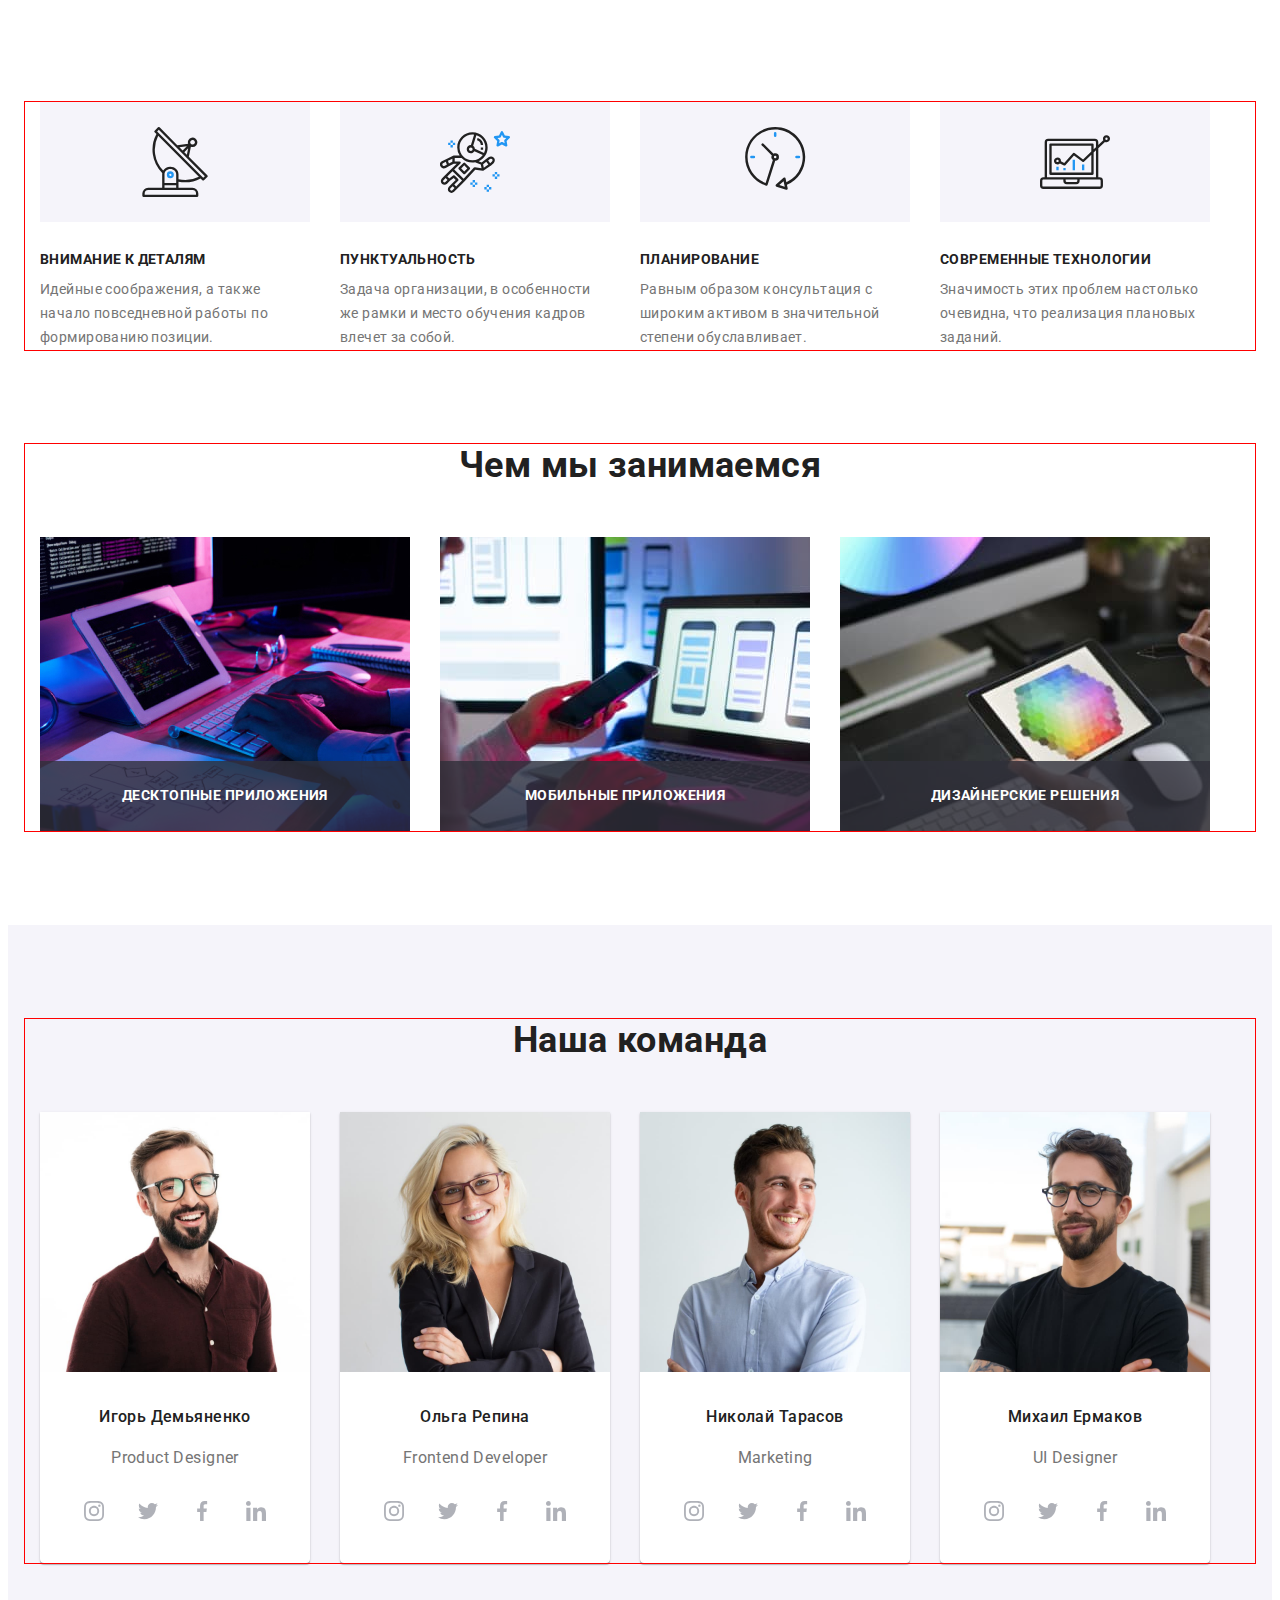
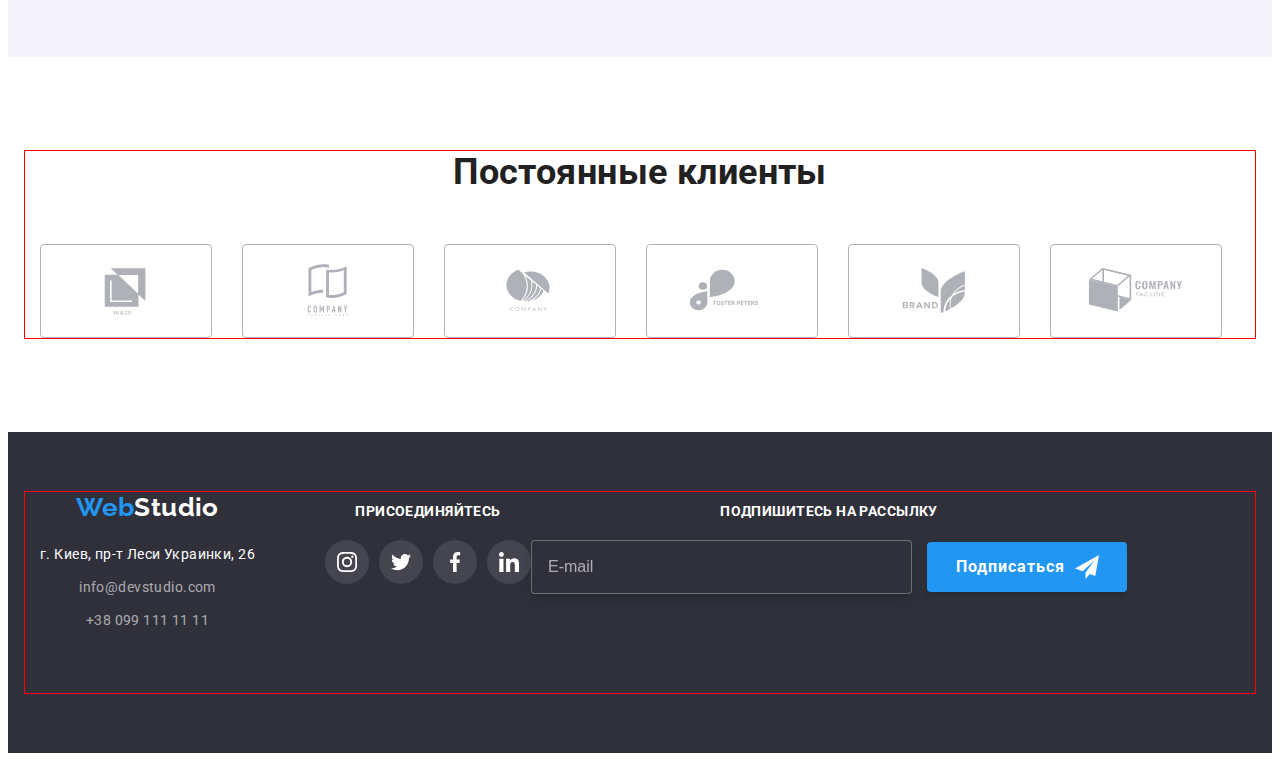
==== index.html @ ddba8a79 "about+specialty+client" ====
<!DOCTYPE html>
<html lang="ru">
  <head>
    <meta charset="UTF-8" />
    <meta http-equiv="X-UA-Compatible" content="IE=edge" />
    <meta name="viewport" content="width=device-width, initial-scale=1.0" />
    <title>WebStudio</title>
    <link rel="preconnect" href="https://fonts.googleapis.com" />
    <link rel="preconnect" href="https://fonts.gstatic.com" crossorigin />
    <link
      href="https://fonts.googleapis.com/css2?family=Raleway:wght@700&family=Roboto:wght@400;500;700;900&display=swap"
      rel="stylesheet"
    />
    <link
      rel="stylesheet"
      href="https://cdnjs.cloudflare.com/ajax/libs/modern-normalize/1.1.0/modern-normalize.min.css"
      integrity="sha512-wpPYUAdjBVSE4KJnH1VR1HeZfpl1ub8YT/NKx4PuQ5NmX2tKuGu6U/JRp5y+Y8XG2tV+wKQpNHVUX03MfMFn9Q=="
      crossorigin="anonymous"
      referrerpolicy="no-referrer"
    />

    <link rel="stylesheet" href="./css/main.css" />
  </head>
  <body data-body>
    <!-- <header class="header">
      <div class="container">
        <div class="header__flex">
          <nav class="header__nav">
            <a href="./index.html" class="logo link"
              ><span class="logo__web"> Web</span><span class="logo__studio">Studio</span></a
            >
            <ul class="site-nav list">
              <li class="item site-nav__item">
                <a href="./index.html" class="link site-nav__link--current">Студия</a>
              </li>
              <li class="item site-nav__item">
                <a href="./portfolio.html" class="link site-nav__link">Портфолио</a>
              </li>
              <li class="item site-nav__item">
                <a href="" class="link site-nav__link">Контакты</a>
              </li>
            </ul>
          </nav>
          <ul class="contact list">
            <li class="item contact__item">
              <a href="mailto:info@devstudio.com" class="link contact__link">
                <svg class="contact__icon--mail" width="16px" height="12px">
                  <use href="./images/icons.svg#icon-mail"></use>
                </svg>
                info@devstudio.com</a
              >
            </li>
            <li class="item contact__item">
              <a href="tel:+380961111111" class="link contact__link">
                <svg class="contact__icon--phon" width="10px" height="16px">
                  <use href="./images/icons.svg#icon-phon"></use>
                </svg>
                +38 096 111 11 11</a
              >
            </li>
          </ul>
        </div>
      </div>
    </header>

    <main>
     секция hero-->
    <!--<section class="hero section hero__overlay">
        <div class="container">
          <h1 class="hero__title">Эффективные решения для вашего бизнеса</h1>
          <button data-modal-open type="button" class="button-primary">Заказать услугу</button>
        </div>
      </section>
    -->
    <!-- секция особенности -->
    <section class="section specialty">
      <!--Скрытый заголовок-->
      <div class="container">
        <h2 class="section__title">Особенности</h2>
        <ul class="list specialty__list">
          <li class="specialty__item">
            <div class="specialty__icon">
              <svg width="70" height="70"><use href="./images/icons.svg#icon-antenna"></use></svg>
            </div>
            <h3 class="specialty__title">Внимание к деталям</h3>
            <p class="specialty__text">
              Идейные соображения, а также начало повседневной работы по формированию позиции.
            </p>
          </li>
          <li class="specialty__item">
            <div class="specialty__icon">
              <svg width="70" height="70">
                <use href="./images/icons.svg#icon-astronaut"></use>
              </svg>
            </div>
            <h3 class="specialty__title">Пунктуальность</h3>
            <p class="specialty__text">
              Задача организации, в особенности же рамки и место обучения кадров влечет за собой.
            </p>
          </li>
          <li class="specialty__item">
            <div class="specialty__icon">
              <svg width="70" height="70"><use href="./images/icons.svg#icon-clock"></use></svg>
            </div>
            <h3 class="specialty__title">Планирование</h3>
            <p class="specialty__text">
              Равным образом консультация с широким активом в значительной степени обуславливает.
            </p>
          </li>
          <li class="specialty__item">
            <div class="specialty__icon">
              <svg width="70" height="70"><use href="./images/icons.svg#icon-diagram"></use></svg>
            </div>
            <h3 class="specialty__title">Современные технологии</h3>
            <p class="specialty__text">
              Значимость этих проблем настолько очевидна, что реализация плановых заданий.
            </p>
          </li>
        </ul>
      </div>
    </section>

    <!-- секция Чем мы занимаемся -->
    <section class="section about">
      <div class="container">
        <h2 class="section__title">Чем мы занимаемся</h2>
        <ul class="list about__list">
          <li class="about__item">
            <div class="about__thumb">
              <img
                src="./images/specialty/img1.jpg"
                alt="Разметка сайта"
                width="370"
                height="294"
              />
              <div class="overlay">
                <p class="overlay__text">Десктопные приложения</p>
              </div>
            </div>
          </li>
          <li class="about__item">
            <div class="about__thumb">
              <img
                src="./images/specialty/img2.jpg"
                alt="Дизайн страницы для телефона"
                width="370"
                height="294"
              />
              <div class="overlay">
                <p class="overlay__text">Мобильные приложения</p>
              </div>
            </div>
          </li>
          <li class="about__item">
            <div class="about__thumb">
              <img
                src="./images/specialty/img3.jpg"
                alt="Цветовая схема"
                width="370"
                height="294"
              />
              <div class="overlay">
                <p class="overlay__text">Дизайнерские решения</p>
              </div>
            </div>
          </li>
        </ul>
      </div>
    </section>

    <!-- секция Наша команда-->
    <section class="section team">
      <div class="container">
        <h2 class="section__title">Наша команда</h2>
        <ul class="list team__item">
          <li class="item team__card">
            <img src="./images/collaborator/photo1.jpg" alt="Дизайнер" width="270" height="260" />
            <div class="team__name">
              <h3 class="team__title">Игорь Демьяненко</h3>
              <p class="team__text" lang="en">Product Designer</p>
              <ul class="list social-link">
                <li class="social-link__item">
                  <a href="" class="link social-link__link" aria-label="Ссылка на instagram">
                    <svg class="social-link__icon" width="20px" height="20px">
                      <use href="./images/icons.svg#icon-instagram"></use>
                    </svg>
                  </a>
                </li>
                <li class="social-link__item">
                  <a href="" class="link social-link__link" aria-label="Ссылка на twitter">
                    <svg class="social-link__icon" width="20px" height="20px">
                      <use href="./images/icons.svg#icon-twitter"></use>
                    </svg>
                  </a>
                </li>
                <li class="social-link__item">
                  <a href="" class="link social-link__link" aria-label="Ссылка на facebook">
                    <svg class="social-link__icon" width="20px" height="20px">
                      <use href="./images/icons.svg#icon-facebook"></use>
                    </svg>
                  </a>
                </li>
                <li class="social-link__item">
                  <a href="" class="link social-link__link" aria-label="Ссылка на linkedin">
                    <svg class="social-link__icon" width="20px" height="20px">
                      <use href="./images/icons.svg#icon-linkedin"></use>
                    </svg>
                  </a>
                </li>
              </ul>
            </div>
          </li>
          <li class="item team__card">
            <img
              src="./images/collaborator/photo2.jpg"
              alt="Фронтенд разработчик"
              width="270"
              height="260"
            />
            <div class="team__name">
              <h3 class="team__title">Ольга Репина</h3>
              <p lang="en" class="team__text">Frontend Developer</p>
              <ul class="list social-link">
                <li class="social-link__item">
                  <a href="" class="link social-link__link" aria-label="Ссылка на instagram">
                    <svg class="social-link__icon" width="20px" height="20px">
                      <use href="./images/icons.svg#icon-instagram"></use>
                    </svg>
                  </a>
                </li>
                <li class="social-link__item">
                  <a href="" class="link social-link__link" aria-label="Ссылка на twitter">
                    <svg class="social-link__icon" width="20px" height="20px">
                      <use href="./images/icons.svg#icon-twitter"></use>
                    </svg>
                  </a>
                </li>
                <li class="social-link__item">
                  <a href="" class="link social-link__link" aria-label="Ссылка на facebook">
                    <svg class="social-link__icon" width="20px" height="20px">
                      <use href="./images/icons.svg#icon-facebook"></use>
                    </svg>
                  </a>
                </li>
                <li class="social-link__item">
                  <a href="" class="link social-link__link" aria-label="Ссылка на linkedin">
                    <svg class="social-link__icon" width="20px" height="20px">
                      <use href="./images/icons.svg#icon-linkedin"></use>
                    </svg>
                  </a>
                </li>
              </ul>
            </div>
          </li>
          <li class="item team__card">
            <img src="./images/collaborator/photo3.jpg" alt="Маркетинг" width="270" height="260" />
            <div class="team__name">
              <h3 class="team__title">Николай Тарасов</h3>
              <p lang="en" class="team__text">Marketing</p>
              <ul class="list social-link">
                <li class="social-link__item">
                  <a href="" class="link social-link__link" aria-label="Ссылка на instagram">
                    <svg class="social-link__icon" width="20px" height="20px">
                      <use href="./images/icons.svg#icon-instagram"></use>
                    </svg>
                  </a>
                </li>
                <li class="social-link__item">
                  <a href="" class="link social-link__link" aria-label="Ссылка на twitter">
                    <svg class="social-link__icon" width="20px" height="20px">
                      <use href="./images/icons.svg#icon-twitter"></use>
                    </svg>
                  </a>
                </li>
                <li class="social-link__item">
                  <a href="" class="link social-link__link" aria-label="Ссылка на facebook">
                    <svg class="social-link__icon" width="20px" height="20px">
                      <use href="./images/icons.svg#icon-facebook"></use>
                    </svg>
                  </a>
                </li>
                <li class="social-link__item">
                  <a href="" class="link social-link__link" aria-label="Ссылка на linkedin">
                    <svg class="social-link__icon" width="20px" height="20px">
                      <use href="./images/icons.svg#icon-linkedin"></use>
                    </svg>
                  </a>
                </li>
              </ul>
            </div>
          </li>
          <li class="item team__card">
            <img
              src="./images/collaborator/photo4.jpg"
              alt="Дизайнер пользовательского интерфейса"
              width="270"
              height="260"
            />
            <div class="team__name">
              <h3 class="team__title">Михаил Ермаков</h3>
              <p lang="en" class="team__text">UI Designer</p>
              <ul class="list social-link">
                <li class="social-link__item">
                  <a href="" class="link social-link__link" aria-label="Ссылка на instagram">
                    <svg class="social-link__icon" width="20px" height="20px">
                      <use href="./images/icons.svg#icon-instagram"></use>
                    </svg>
                  </a>
                </li>
                <li class="social-link__item">
                  <a href="" class="link social-link__link" aria-label="Ссылка на twitter">
                    <svg class="social-link__icon" width="20px" height="20px">
                      <use href="./images/icons.svg#icon-twitter"></use>
                    </svg>
                  </a>
                </li>
                <li class="social-link__item">
                  <a href="" class="link social-link__link" aria-label="Ссылка на facebook">
                    <svg class="social-link__icon" width="20px" height="20px">
                      <use href="./images/icons.svg#icon-facebook"></use>
                    </svg>
                  </a>
                </li>
                <li class="social-link__item">
                  <a href="" class="link social-link__link" aria-label="Ссылка на linkedin">
                    <svg class="social-link__icon" width="20px" height="20px">
                      <use href="./images/icons.svg#icon-linkedin"></use>
                    </svg>
                  </a>
                </li>
              </ul>
            </div>
          </li>
        </ul>
      </div>
    </section>

    <!-- секция Постоянные клиенты-->
    <section class="section client">
        <div class="container">
          <h2 class="section__title">Постоянные клиенты</h2>
          <ul class="client__list list">
            <li class="client__item">
              <a href="" class="client__logo"
                ><svg class="client__icon link" width="106px" height="60px">
                  <use href="./images/icons.svg#icon-logo1"></use></svg
              ></a>
            </li>
            <li class="client__item">
              <a href="" class="client__logo"
                ><svg class="client__icon link" width="106px" height="60px">
                  <use href="./images/icons.svg#icon-logo2"></use></svg
              ></a>
            </li>
            <li class="client__item">
              <a href="" class="client__logo"
                ><svg class="client__icon link" width="106px" height="60px">
                  <use href="./images/icons.svg#icon-logo3"></use></svg
              ></a>
            </li>
            <li class="client__item">
              <a href="" class="client__logo"
                ><svg class="client__icon link" width="106px" height="60px">
                  <use href="./images/icons.svg#icon-logo4"></use></svg
              ></a>
            </li>
            <li class="client__item">
              <a href="" class="client__logo"
                ><svg class="client__icon link" width="106px" height="60px">
                  <use href="./images/icons.svg#icon-logo5"></use></svg
              ></a>
            </li>
            <li class="client__item">
              <a href="" class="client__logo"
                ><svg class="client__icon link" width="106px" height="60px">
                  <use href="./images/icons.svg#icon-logo6"></use></svg
              ></a>
            </li>
          </ul>
        </div>
      </section>
    </main>

    <!--footer-->
    <footer class="footer">
      <div class="container footer-figuration">
        <div class="footer-contact-box">
          <a href="./index.html" class="logo link"
            ><span class="logo__web">Web</span><span class="logo__studio--white">Studio</span></a
          >
          <address>
            <ul class="list footer-contact">
              <li class="item">
                <a
                  href="https://goo.gl/maps/piqngm7oDQpEDh6u6"
                  target="_blank"
                  rel="noopener nofollow noreferrer"
                  class="link address"
                  >г. Киев, пр-т Леси Украинки, 26</a
                >
              </li>
              <li class="item">
                <a href="mailto:info@devstudio.com" class="link link-contact">info@devstudio.com</a>
              </li>
              <li class="item">
                <a href="tel:+380991111111" class="link link-contact">+38 099 111 11 11</a>
              </li>
            </ul>
          </address>
        </div>

    <!--join-->
    <div class="join">
          <p class="join-title">присоединяйтесь</p>
          <ul class="list join-social-link">
            <li class="item">
              <a href="" class="link social-link-footer" aria-label="Ссылка на instagram">
                <svg class="social-link-icon-footer" width="20px" height="20px">
                  <use href="./images/icons.svg#icon-instagram"></use>
                </svg>
              </a>
            </li>
            <li class="item">
              <a href="" class="link social-link-footer" aria-label="Ссылка на twitter">
                <svg class="social-link-icon-footer" width="20px" height="20px">
                  <use href="./images/icons.svg#icon-twitter"></use>
                </svg>
              </a>
            </li>
            <li class="item">
              <a href="" class="link social-link-footer" aria-label="Ссылка на faceboo">
                <svg class="social-link-icon-footer" width="20px" height="20px">
                  <use href="./images/icons.svg#icon-facebook"></use>
                </svg>
              </a>
            </li>
            <li class="item">
              <a href="" class="link social-link-footer" aria-label="Ссылка на linkedin">
                <svg class="social-link-icon-footer" width="20px" height="20px">
                  <use href="./images/icons.svg#icon-linkedin"></use>
                </svg>
              </a>
            </li>
          </ul>
        </div>
        <form class="form-footer">
          <div class="">
            <p class="form-footer-title-subscribe">Подпишитесь на рассылку</p>
            <div class="form-footer-fild">
              <label for="footer-subscribe" class="form-footer-lable"></label>
              <input
                id="footer-subscribe"
                type="email"
                name="email"
                class="form-footer-subscribe"
                placeholder="E-mail"
              />
              <button type="submit" class="button button-footer">
                <svg class="button-footer-icon" width="24px" height="24px">
                  <use href="./images/icons.svg#icon-icon-send"></use></svg
                >Подписаться
              </button>
            </div>
          </div>
        </form>
      </div>
    </footer>

    <!--modal-->
    <div data-modal class="backdrop is-hidden">
      <div class="modal">
        <button data-modal-close class="close">
          <svg class="icon-close" width="11px" height="11px">
            <use href="./images/icons.svg#icon-close"></use>
          </svg>
        </button>
        <form class="modal-form form">
          <div class="modal-title"><strong>Оставьте свои данные, мы вам перезвоним</strong></div>

          <div class="form-fild">
            <label for="user-name" class="form-lable"
              ><span class="form-label-title">Имя</span></label
            >
            <div class="modal-position-icon">
              <input id="user-name" type="text" name="user-name" class="form-input" />
              <svg width="12px" height="12px" class="modal-icon">
                <use href="./images/icons.svg#icon-user"></use>
              </svg>
            </div>
          </div>

          <div class="form-fild">
            <label for="user-tel" class="form-lable"
              ><span class="form-label-title">Телефон</span></label
            >
            <div class="modal-position-icon">
              <input id="user-tel" type="tel" name="tel" class="form-input" />
              <svg width="13px" height="13px" class="modal-icon">
                <use href="./images/icons.svg#icon-tel"></use>
              </svg>
            </div>
          </div>

          <div class="form-fild">
            <label for="user-email" class="form-lable"
              ><span class="form-label-title">Почта</span></label
            >
            <div class="modal-position-icon">
              <input id="user-email" type="email" name="email" class="form-input" />
              <svg width="15px" height="12px" class="modal-icon">
                <use href="./images/icons.svg#icon-letter"></use>
              </svg>
            </div>
          </div>

          <label class="textarea-label">
            <span class="textarea-label-title">Комментарий</span>
            <textarea placeholder="Введите текст" name="comment" class="textarea"></textarea>
          </label>

          <label class="checkbox">
            <input type="checkbox" name="checkbox" class="form-accept visually-hidden" />
            <span class="checkbox-icon">
              <svg class="icon" width="16px" height="15px">
                <use href="./images/icons.svg#icon-mark"></use>
              </svg>
            </span>
            <span class="checkbox-title"
              >Соглашаюсь с рассылкой и принимаю
              <a href="" class="checkbox-contract">Условия договора</a>
            </span>
          </label>
          <button type="submit" class="button button-modal-form">Отправить</button>
        </form>
      </div>
    </div>
    <script src="./js/modal.js"></script>
  </body>
</html>
---- css/main.css ----
:root {
  --primary-text-color: #212121;
  --accent-color: #2196f3;
  --text-color: #757575;
  --text-white-color: #ffffff;
  --primary-background-color: #ffffff;
  --secondary-background-color: #f5f4fa;
  --darck-background-color: #2f303a;
  --footer-text-accent: #ffffff99;
  --icon-color: #afb1b8;
  --animation: 250ms cubic-bezier(0.4, 0, 0.2, 1);
}

body {
  background-color: var(--primary-background-color);
  color: var(--primary-text-color);
  font-family: "Roboto", sans-serif;
  letter-spacing: 0.03em;
  font-size: 14px;
}

.no-scroll {
  overflow: hidden;
}

h1,
h2,
h3,
h4,
p {
  margin: 0px;
}

.link {
  text-decoration: none;
}

.visually-hidden {
  position: absolute;
  width: 1px;
  height: 1px;
  margin: -1px;
  border: 0;
  padding: 0;
  white-space: nowrap;
  -webkit-clip-path: inset(100%);
          clip-path: inset(100%);
  clip: rect(0 0 0 0);
  overflow: hidden;
}

img {
  display: block;
  max-width: 100%;
  height: auto;
}

.list {
  list-style: none;
  margin: 0;
  padding: 0;
}

.container {
  width: 100%;
  margin-left: auto;
  margin-right: auto;
  padding-left: 15px;
  padding-right: 15px;
  outline: solid 1px red;
}
@media screen and (min-width: 480px) {
  .container {
    max-width: 480px;
  }
}
@media screen and (min-width: 768px) {
  .container {
    max-width: 768px;
  }
}
@media screen and (min-width: 1200px) {
  .container {
    max-width: 1200px;
  }
}

.section {
  padding-bottom: 30px;
  padding-top: 30px;
}
.section__title {
  color: var(--primary-text-colo);
  font-weight: 700;
  font-size: 28px;
  line-height: 1.2;
  text-align: center;
  margin-top: 0px;
  margin-bottom: 30px;
}
@media screen and (min-width: 1200px) {
  .section__title {
    font-size: 36px;
    margin-bottom: 50px;
  }
}
@media screen and (min-width: 768px) {
  .section {
    padding-bottom: 60px;
    padding-top: 60px;
  }
}
@media screen and (min-width: 1200px) {
  .section {
    padding-bottom: 94px;
    padding-top: 94px;
  }
}

.logo {
  display: block;
  font-family: Raleway, sans-serif;
  font-weight: 700;
  font-size: 24px;
  line-height: 1.2;
  color: #000000;
}
@media screen and (min-width: 1200px) {
  .logo {
    font-size: 26px;
  }
}
.logo__web {
  color: var(--accent-color);
}
.logo__studio {
  color: var(--primary-text-color);
}
.logo__studio--white {
  color: var(--text-white-color);
}

.header__nav .logo {
  padding-top: 24px;
  padding-bottom: 25px;
  margin-right: 93px;
}

.site-nav {
  display: -webkit-box;
  display: -ms-flexbox;
  display: flex;
}
.site-nav .item:not(:last-child) {
  margin-right: 50px;
}
.site-nav .link {
  -webkit-transition: color var(--animation);
  transition: color var(--animation);
  position: relative;
  color: var(--primary-text-color);
  display: block;
  padding-top: 32px;
  padding-bottom: 32px;
  font-weight: 500;
  line-height: 1.14;
  letter-spacing: 0.02em;
}
.site-nav .site-nav__link:hover, .site-nav .site-nav__link:focus {
  color: var(--accent-color);
}
.site-nav .site-nav__link--current {
  color: var(--accent-color);
}
.site-nav .site-nav__link--current::after {
  content: "";
  position: absolute;
  left: 0px;
  bottom: 0px;
  display: block;
  width: 100%;
  height: 4px;
  background-color: var(--accent-color);
  border-radius: 2px;
}

.contact {
  display: -webkit-box;
  display: -ms-flexbox;
  display: flex;
  margin-left: auto;
}
.contact .item:not(:first-child) {
  margin-left: 50px;
}
.contact__link {
  color: var(--text-color);
  display: -webkit-box;
  display: -ms-flexbox;
  display: flex;
  padding-top: 32px;
  padding-bottom: 32px;
  font-weight: 500;
  line-height: 1.14;
  letter-spacing: 0.02em;
  -webkit-box-align: center;
      -ms-flex-align: center;
          align-items: center;
  -webkit-transition: color var(--animation);
  transition: color var(--animation);
}
.contact__link:hover, .contact__link:focus {
  color: var(--accent-color);
}
.contact__icon--mail, .contact__icon--phon {
  fill: currentColor;
  margin-right: 10px;
}

.button {
  background-color: var(--secondary-background-color);
  cursor: pointer;
  padding: 6px 22px;
  border: none;
  border-radius: 4px;
  font-family: "Roboto", sans-serif;
  color: var(--primary-text-color);
  font-weight: 500;
  font-size: 16px;
  line-height: 1.63;
  -webkit-transition: color var(--animation), background-color var(--animation), -webkit-box-shadow var(--animation);
  transition: color var(--animation), background-color var(--animation), -webkit-box-shadow var(--animation);
  transition: color var(--animation), background-color var(--animation), box-shadow var(--animation);
  transition: color var(--animation), background-color var(--animation), box-shadow var(--animation), -webkit-box-shadow var(--animation);
}
.button:hover, .button:focus {
  color: var(--text-white-color);
  background-color: var(--accent-color);
}
.button-list {
  display: -webkit-box;
  display: -ms-flexbox;
  display: flex;
  -webkit-box-pack: center;
      -ms-flex-pack: center;
          justify-content: center;
  margin-bottom: 50px;
}
.button-item:not(:last-child) {
  margin-right: 8px;
}
.button.active {
  color: var(--text-white-color);
  background-color: var(--accent-color);
}
.button:hover {
  -webkit-box-shadow: 0px 3px 1px rgba(0, 0, 0, 0.1), 0px 1px 2px rgba(0, 0, 0, 0.08), 0px 2px 2px rgba(0, 0, 0, 0.12);
          box-shadow: 0px 3px 1px rgba(0, 0, 0, 0.1), 0px 1px 2px rgba(0, 0, 0, 0.08), 0px 2px 2px rgba(0, 0, 0, 0.12);
  border-radius: 4px;
}
.button-primary {
  background-color: var(--accent-color);
  color: var(--text-white-color);
  font-weight: 700;
  font-size: 16px;
  line-height: 1.88;
  letter-spacing: 0.06em;
  padding: 10px 32px;
  border: none;
  border-radius: 4px;
  cursor: pointer;
}
.button-footer {
  position: relative;
  border-radius: 4px;
  border: none;
  background-color: var(--accent-color);
  color: var(--text-white-color);
  height: 50px;
  font-weight: 700;
  font-size: 16px;
  line-height: 1.88;
  letter-spacing: 0.06em;
  padding: 10px 62px 10px 29px;
  -webkit-box-shadow: 0px 4px 4px rgba(0, 0, 0, 0.15);
          box-shadow: 0px 4px 4px rgba(0, 0, 0, 0.15);
  cursor: pointer;
}
.button-footer-icon {
  position: absolute;
  top: 13px;
  right: 28px;
}
.button-modal-form {
  display: block;
  margin-left: auto;
  margin-right: auto;
  padding: 10px 56px 10px 55px;
  font-weight: 700;
  line-height: 1.88;
  -webkit-box-align: center;
      -ms-flex-align: center;
          align-items: center;
  text-align: center;
  letter-spacing: 0.06em;
  color: var(--text-white-color);
  background: #188ce8;
  -webkit-box-shadow: 0px 4px 4px rgba(0, 0, 0, 0.15);
          box-shadow: 0px 4px 4px rgba(0, 0, 0, 0.15);
}

.overlay {
  position: absolute;
  bottom: 0px;
  left: 0px;
  display: -webkit-box;
  display: -ms-flexbox;
  display: flex;
  -webkit-box-align: center;
      -ms-flex-align: center;
          align-items: center;
  -webkit-box-pack: center;
      -ms-flex-pack: center;
          justify-content: center;
  background-color: rgba(47, 48, 58, 0.8);
  width: 100%;
  height: 70px;
}
.overlay__text {
  font-weight: 700;
  text-transform: uppercase;
  line-height: 1.14;
  color: var(--text-white-color);
}
.overlay-projekt {
  position: relative;
  display: -webkit-box;
  display: -ms-flexbox;
  display: flex;
  -webkit-box-align: center;
      -ms-flex-align: center;
          align-items: center;
  -webkit-box-pack: center;
      -ms-flex-pack: center;
          justify-content: center;
  overflow: hidden;
}

.social-link {
  display: -webkit-box;
  display: -ms-flexbox;
  display: flex;
  -webkit-box-pack: center;
      -ms-flex-pack: center;
          justify-content: center;
}
.social-link__item {
  margin-right: 10px;
}
.social-link__item:last-child {
  margin-right: 0px;
}
.social-link__icon {
  fill: var(--icon-color);
  -webkit-transition: fill var(--animation);
  transition: fill var(--animation);
}
.social-link__link {
  display: -webkit-box;
  display: -ms-flexbox;
  display: flex;
  -webkit-box-align: center;
      -ms-flex-align: center;
          align-items: center;
  -webkit-box-pack: center;
      -ms-flex-pack: center;
          justify-content: center;
  width: 44px;
  height: 44px;
  border-radius: 50%;
  margin-right: 10px;
  -webkit-transition: background-color var(--animation);
  transition: background-color var(--animation);
}
.social-link__link:last-child {
  margin-right: 0px;
}
.social-link__link:hover, .social-link__link:focus {
  background-color: var(--accent-color);
}
.social-link__link:hover .social-link__icon, .social-link__link:focus .social-link__icon {
  fill: var(--primary-background-color);
}
.social-link-footer {
  display: -webkit-box;
  display: -ms-flexbox;
  display: flex;
  -webkit-box-align: center;
      -ms-flex-align: center;
          align-items: center;
  -webkit-box-pack: center;
      -ms-flex-pack: center;
          justify-content: center;
  width: 44px;
  height: 44px;
  border-radius: 50%;
  background-color: rgba(255, 255, 255, 0.1019607843);
  cursor: pointer;
  -webkit-transition: background-color var(--animation);
  transition: background-color var(--animation);
}
.social-link-footer:hover, .social-link-footer:focus {
  background-color: var(--accent-color);
}
.social-link-icon-footer {
  fill: var(--text-white-color);
}

.footer-contact {
  /*text-align: center;*/
}
.footer-contact .link {
  color: var(--footer-text-accent);
  font-style: normal;
  font-weight: 400;
  line-height: 1.7;
}
.footer-contact .address {
  color: var(--text-white-color);
  font-style: normal;
  font-weight: 400;
  line-height: 1.7;
  text-align: center;
}
.footer-contact .link-contact {
  -webkit-transition: color var(--animation);
  transition: color var(--animation);
}
.footer-contact .link-contact:hover, .footer-contact .link-contact:focus {
  color: var(--accent-color);
}
.footer-contact .item:not(:last-child) {
  margin-bottom: 8px;
}
@media screen and (min-width: 1200px) {
  .footer-contact .item:not(:last-child) {
    margin-bottom: 9px;
  }
}
.footer-contact-box {
  margin-bottom: 60px;
}
@media screen and (min-width: 768px) {
  .footer-contact-box {
    margin-right: 70px;
  }
}

.join {
  /*margin-right: 93px;*/
}
.join-social-link {
  display: -webkit-box;
  display: -ms-flexbox;
  display: flex;
  -webkit-box-pack: center;
      -ms-flex-pack: center;
          justify-content: center;
}
.join-title {
  line-height: 1.14;
  text-transform: uppercase;
  color: var(--text-white-color);
  margin-bottom: 20px;
  font-weight: 700;
}
.join-social-link .item {
  margin-right: 10px;
  margin-bottom: 60px;
}
.join-social-link .item:last-child {
  margin-right: 0px;
}

.backdrop {
  position: fixed;
  top: 0;
  left: 0;
  width: 100%;
  height: 100%;
  background-color: rgba(0, 0, 0, 0.2);
  -webkit-transition: opacity 250ms cubic-bezier(0.44, 1.09, 1, 0.33), visibility 250ms cubic-bezier(0.44, 1.09, 1, 0.33);
  transition: opacity 250ms cubic-bezier(0.44, 1.09, 1, 0.33), visibility 250ms cubic-bezier(0.44, 1.09, 1, 0.33);
  opacity: 1;
  visibility: visible;
  pointer-events: initial;
}
.backdrop.is-hidden {
  opacity: 0;
  pointer-events: none;
  visibility: hidden;
}

.modal {
  position: absolute;
  top: 50%;
  left: 50%;
  -webkit-transform: translate(-50%, -50%);
          transform: translate(-50%, -50%);
  min-width: 528px;
  min-height: 581px;
  padding: 40px;
  background-color: var(--primary-background-color);
  -webkit-box-shadow: 0px 1px 3px rgba(0, 0, 0, 0.12), 0px 1px 1px rgba(0, 0, 0, 0.14), 0px 2px 1px rgba(0, 0, 0, 0.2);
          box-shadow: 0px 1px 3px rgba(0, 0, 0, 0.12), 0px 1px 1px rgba(0, 0, 0, 0.14), 0px 2px 1px rgba(0, 0, 0, 0.2);
  border-radius: 4px;
}
.modal-form {
  display: block;
}
.modal-title {
  font-size: 20px;
  text-align: center;
  color: var(--primary-text-color);
  margin-bottom: 12px;
}
.modal-position-icon {
  position: relative;
}
.modal-icon {
  position: absolute;
  top: 50%;
  left: 15px;
  -webkit-transform: translateY(-50%);
          transform: translateY(-50%);
  -webkit-transition: fill var(--animation);
  transition: fill var(--animation);
}

.close {
  position: absolute;
  display: -webkit-box;
  display: -ms-flexbox;
  display: flex;
  -webkit-box-align: center;
      -ms-flex-align: center;
          align-items: center;
  -webkit-box-pack: center;
      -ms-flex-pack: center;
          justify-content: center;
  top: 8px;
  right: 8px;
  width: 30px;
  height: 30px;
  border-radius: 50%;
  background-color: transparent;
  fill: rgb(0, 0, 0);
  border: 1px solid rgba(0, 0, 0, 0.1);
  cursor: pointer;
  -webkit-transition: fill var(--animation);
  transition: fill var(--animation);
}
.close:hover, .close:focus {
  fill: var(--accent-color);
}

.form-label-title {
  display: block;
  font-size: 12px;
  line-height: 1.16;
  letter-spacing: 0.01em;
  color: var(--text-color);
}
.form-lable {
  display: block;
  margin-bottom: 4px;
  font-size: 12px;
  line-height: 1.16;
  letter-spacing: 0.01em;
  color: var(--text-color);
}
.form-fild {
  margin-bottom: 10px;
}
.form-input {
  display: block;
  width: 100%;
  height: 40px;
  padding-left: 42px;
  border: 1px solid rgba(33, 33, 33, 0.2);
  border-radius: 4px;
  -webkit-transition: border var(--animation);
  transition: border var(--animation);
  cursor: pointer;
}
.form-input:focus-within {
  outline: none;
  border: 1px solid var(--accent-color);
  border-radius: 4px;
}
.form-input:focus-within + .modal-icon {
  fill: var(--accent-color);
  cursor: pointer;
}
.form-footer {
  display: -webkit-box;
  display: -ms-flexbox;
  display: flex;
  -ms-flex-wrap: wrap;
      flex-wrap: wrap;
  margin-right: 0;
}
.form-footer-fild {
  margin-bottom: 0px;
}
.form-footer-title-subscribe {
  font-weight: 700;
  line-height: 1.14;
  text-transform: uppercase;
  color: var(--text-white-color);
  margin-bottom: 20px;
}
.form-footer-subscribe {
  width: 450px;
  height: 50px;
  background-color: var(--darck-background-color);
  border: 1px solid rgba(255, 255, 255, 0.3);
  -webkit-filter: drop-shadow(0px 4px 4px rgba(0, 0, 0, 0.15));
          filter: drop-shadow(0px 4px 4px rgba(0, 0, 0, 0.15));
  border-radius: 4px;
  margin-right: 12px;
  padding-right: 5px;
  padding-left: 16px;
  color: var(--text-white-color);
  -webkit-transition: border var(--animation);
  transition: border var(--animation);
  margin-bottom: 20px;
}
@media screen and (min-width: 1200px) {
  .form-footer-subscribe {
    width: 358px;
  }
}
.form-footer-subscribe:focus {
  -webkit-transition: border var(--animation);
  transition: border var(--animation);
}
.form-footer-subscribe::-webkit-input-placeholder {
  width: 47px;
  height: 20px;
  font-weight: 400;
  font-size: 16px;
  line-height: 1.25;
  -webkit-box-align: center;
          align-items: center;
  color: rgba(255, 255, 255, 0.6);
}
.form-footer-subscribe::-moz-placeholder {
  width: 47px;
  height: 20px;
  font-weight: 400;
  font-size: 16px;
  line-height: 1.25;
  align-items: center;
  color: rgba(255, 255, 255, 0.6);
}
.form-footer-subscribe:-ms-input-placeholder {
  width: 47px;
  height: 20px;
  font-weight: 400;
  font-size: 16px;
  line-height: 1.25;
  -ms-flex-align: center;
      align-items: center;
  color: rgba(255, 255, 255, 0.6);
}
.form-footer-subscribe::-ms-input-placeholder {
  width: 47px;
  height: 20px;
  font-weight: 400;
  font-size: 16px;
  line-height: 1.25;
  -ms-flex-align: center;
      align-items: center;
  color: rgba(255, 255, 255, 0.6);
}
.form-footer-subscribe::placeholder {
  width: 47px;
  height: 20px;
  font-weight: 400;
  font-size: 16px;
  line-height: 1.25;
  -webkit-box-align: center;
      -ms-flex-align: center;
          align-items: center;
  color: rgba(255, 255, 255, 0.6);
}

textarea {
  display: block;
  resize: none;
  width: 100%;
  height: 120px;
  padding: 12px 16px;
  cursor: pointer;
}
textarea::-webkit-input-placeholder {
  color: rgba(117, 117, 117, 0.5019607843);
}
textarea::-moz-placeholder {
  color: rgba(117, 117, 117, 0.5019607843);
}
textarea:-ms-input-placeholder {
  color: rgba(117, 117, 117, 0.5019607843);
}
textarea::-ms-input-placeholder {
  color: rgba(117, 117, 117, 0.5019607843);
}
textarea::placeholder {
  color: rgba(117, 117, 117, 0.5019607843);
}

.textarea {
  border: 1px solid rgba(33, 33, 33, 0.2);
  border-radius: 4px;
  -webkit-transition: border var(--animation);
  transition: border var(--animation);
}
.textarea-label-title {
  display: block;
  font-size: 12px;
  line-height: 1.17;
  letter-spacing: 0.01em;
  color: var(--text-color);
  margin-bottom: 4px;
}
.textarea-label {
  display: block;
  margin-bottom: 20px;
}
.textarea:focus-within {
  outline: none;
  border: 1px solid var(--accent-color);
  border-radius: 4px;
}

.checkbox {
  display: -webkit-box;
  display: -ms-flexbox;
  display: flex;
  -webkit-box-align: center;
      -ms-flex-align: center;
          align-items: center;
  -webkit-box-pack: center;
      -ms-flex-pack: center;
          justify-content: center;
  margin-bottom: 30px;
}
.checkbox-title {
  font-weight: 400;
  font-size: 14px;
  line-height: 1.71;
  color: var(--text-color);
}
.checkbox-icon {
  display: -webkit-inline-box;
  display: -ms-inline-flexbox;
  display: inline-flex;
  -webkit-box-align: center;
      -ms-flex-align: center;
          align-items: center;
  -webkit-box-pack: center;
      -ms-flex-pack: center;
          justify-content: center;
  width: 16px;
  height: 15px;
  outline: 2px solid #212121;
  outline-offset: -2px;
  border-radius: 2px;
  margin-right: 4px;
  -webkit-transition: background-color var(--animation), outline var(--animation);
  transition: background-color var(--animation), outline var(--animation);
}
.form-accept:checked + .checkbox-icon {
  background-color: var(--accent-color);
  outline: 2px solid var(--accent-color);
  outline-offset: -2px;
}
.checkbox-contract {
  color: var(--accent-color);
}

.projekt {
  display: -webkit-box;
  display: -ms-flexbox;
  display: flex;
  -ms-flex-wrap: wrap;
      flex-wrap: wrap;
}
.projekt .portfolio-title {
  padding: 0px;
  color: var(--primary-text-color);
  font-weight: 700;
  font-size: 18px;
  line-height: 2;
  letter-spacing: 0.06em;
}
.projekt .portfolio-category {
  padding: 0px;
  color: var(--text-color);
  font-size: 16px;
  line-height: 1.86;
}
.projekt-item {
  display: block;
  margin-right: 30px;
  margin-bottom: 30px;
  border: 0px;
}
.projekt-item:nth-child(3n) {
  margin-right: 0;
}
.projekt-item:nth-last-child(-n+3) {
  margin-bottom: 0;
}

.card {
  display: block;
  -webkit-transition: -webkit-box-shadow var(--animation);
  transition: -webkit-box-shadow var(--animation);
  transition: box-shadow var(--animation);
  transition: box-shadow var(--animation), -webkit-box-shadow var(--animation);
}
.card:hover {
  -webkit-box-shadow: 0px 1px 1px rgba(0, 0, 0, 0.12), 0px 4px 4px rgba(0, 0, 0, 0.06), 1px 4px 6px rgba(0, 0, 0, 0.16);
          box-shadow: 0px 1px 1px rgba(0, 0, 0, 0.12), 0px 4px 4px rgba(0, 0, 0, 0.06), 1px 4px 6px rgba(0, 0, 0, 0.16);
}
.card .text {
  position: absolute;
  top: 0;
  left: 0;
  width: 100%;
  height: 100%;
  -webkit-transform: translateY(101%);
          transform: translateY(101%);
  padding: 63px 24px;
  font-size: 18px;
  line-height: 1.56;
  color: var(--text-white-color);
  background-color: rgba(33, 150, 243, 0.9);
  -webkit-transition: -webkit-transform var(--animation);
  transition: -webkit-transform var(--animation);
  transition: transform var(--animation);
  transition: transform var(--animation), -webkit-transform var(--animation);
}
.card:focus .text, .card:hover .text {
  -webkit-transform: translateY(0%);
          transform: translateY(0%);
}
.card-body {
  padding: 20px 24px;
  border: 1px solid rgb(238, 238, 238);
}

.header {
  border-bottom: 1px solid rgb(236, 236, 236);
}
.header__flex {
  display: -webkit-box;
  display: -ms-flexbox;
  display: flex;
}
.header__nav {
  display: -webkit-box;
  display: -ms-flexbox;
  display: flex;
  -webkit-box-align: center;
      -ms-flex-align: center;
          align-items: center;
}

.hero {
  padding: 200px 0px;
  background-color: var(--darck-background-color);
  text-align: center;
}
.hero__overlay {
  max-width: 1600px;
  margin-left: auto;
  margin-right: auto;
  background-repeat: no-repeat;
  background-position: center;
  background-size: cover;
  background-image: -webkit-gradient(linear, left top, left bottom, from(rgba(47, 48, 58, 0.4)), to(rgba(47, 48, 58, 0.4))), url(../images/hero/Img.jpg);
  background-image: linear-gradient(rgba(47, 48, 58, 0.4), rgba(47, 48, 58, 0.4)), url(../images/hero/Img.jpg);
}
.hero__title {
  color: var(--text-white-color);
  font-style: normal;
  font-weight: 900;
  font-size: 44px;
  line-height: 1.36;
  letter-spacing: 0.06em;
  text-transform: uppercase;
  margin-top: 0px;
  margin-bottom: 30px;
  width: 696px;
  margin-right: auto;
  margin-left: auto;
}

@media screen and (min-width: 768px) {
  .specialty__list {
    display: -webkit-box;
    display: -ms-flexbox;
    display: flex;
    gap: 30px;
    -ms-flex-wrap: wrap;
        flex-wrap: wrap;
  }
}
.specialty__item {
  width: 450px;
}
@media screen and (max-width: 767px) {
  .specialty__item {
    margin-bottom: 30px;
  }
}
@media screen and (min-width: 768px) {
  .specialty__item {
    width: 354px;
  }
}
@media screen and (min-width: 1200px) {
  .specialty__item {
    width: 270px;
  }
}
.specialty__item:last-child {
  margin-bottom: 0px;
}
.specialty .section__title {
  position: absolute;
  width: 1px;
  height: 1px;
  margin: -1px;
  border: 0;
  padding: 0;
  white-space: nowrap;
  -webkit-clip-path: inset(100%);
          clip-path: inset(100%);
  clip: rect(0 0 0 0);
  overflow: hidden;
}
.specialty .specialty__title {
  color: var(--primary-text-color);
  font-size: 14px;
  font-weight: 700;
  line-height: 1.14;
  text-transform: uppercase;
  margin-top: 0;
  margin-bottom: 10px;
}
.specialty__text {
  color: var(--text-color);
  line-height: 1.71;
  margin-top: 0;
  margin-bottom: 0px;
}
.specialty__icon {
  display: -webkit-box;
  display: -ms-flexbox;
  display: flex;
  -webkit-box-align: center;
      -ms-flex-align: center;
          align-items: center;
  -webkit-box-pack: center;
      -ms-flex-pack: center;
          justify-content: center;
  width: 450px;
  height: 120px;
  background-color: var(--secondary-background-color);
  margin-bottom: 30px;
}
@media screen and (min-width: 768px) {
  .specialty__icon {
    width: 354px;
  }
}
@media screen and (min-width: 1200px) {
  .specialty__icon {
    width: 270px;
  }
}

.about {
  padding-top: 0px;
}
.about__list {
  display: -webkit-box;
  display: -ms-flexbox;
  display: flex;
}
.about__item {
  margin-right: 30px;
}
.about__item:last-child {
  margin-right: 0px;
}
.about__thumb {
  position: relative;
}
@media screen and (max-width: 1199px) {
  .about {
    display: none;
  }
}

.team {
  background-color: var(--secondary-background-color);
}
@media screen and (min-width: 768px) {
  .team {
    display: -webkit-box;
    display: -ms-flexbox;
    display: flex;
  }
}
.team__item .item {
  -webkit-box-shadow: 0px 1px 3px rgba(0, 0, 0, 0.12), 0px 1px 1px rgba(0, 0, 0, 0.14), 0px 2px 1px rgba(0, 0, 0, 0.2);
          box-shadow: 0px 1px 3px rgba(0, 0, 0, 0.12), 0px 1px 1px rgba(0, 0, 0, 0.14), 0px 2px 1px rgba(0, 0, 0, 0.2);
  border-radius: 0px 0px 4px 4px;
}
@media screen and (max-width: 767px) {
  .team__item .item {
    margin-bottom: 30px;
  }
}
.team__item .item:last-child {
  margin-bottom: 0px;
}
.team__title {
  color: var(--primary-text-color);
  font-weight: 500;
  font-size: 16px;
  line-height: 1.9;
  text-align: center;
  padding: 0px;
  margin-bottom: 10px;
}
.team__text {
  color: var(--text-color);
  font-size: 16px;
  line-height: 1.9;
  text-align: center;
  padding: 0px;
  margin-bottom: 16px;
}
.team__name {
  padding: 30px 0px 24px 0px;
}
@media screen and (min-width: 1200px) {
  .team__name {
    padding: 30px 0px;
  }
}
.team__card {
  background-color: var(--primary-background-color);
}
@media screen and (min-width: 480px) {
  .team__card {
    width: 450px;
  }
}
@media screen and (min-width: 768px) {
  .team__card {
    width: 354px;
  }
}
@media screen and (min-width: 1200px) {
  .team__card {
    width: 270px;
  }
}
@media screen and (min-width: 768px) {
  .team .list.team__item {
    display: -webkit-box;
    display: -ms-flexbox;
    display: flex;
    -ms-flex-wrap: wrap;
        flex-wrap: wrap;
    gap: 30px;
  }
}

.client__list {
  display: -webkit-box;
  display: -ms-flexbox;
  display: flex;
  -ms-flex-wrap: wrap;
      flex-wrap: wrap;
  gap: 30px;
}
.client__icon {
  fill: var(--icon-color);
  -webkit-transition: fill var(--animation);
  transition: fill var(--animation);
}
.client__logo {
  display: -webkit-box;
  display: -ms-flexbox;
  display: flex;
  -webkit-box-align: center;
      -ms-flex-align: center;
          align-items: center;
  -webkit-box-pack: center;
      -ms-flex-pack: center;
          justify-content: center;
  width: 210px;
  height: 92px;
  border: 1px solid var(--icon-color);
  border-radius: 4px;
  cursor: pointer;
  -webkit-transition: border var(--animation);
  transition: border var(--animation);
}
@media screen and (min-width: 768px) {
  .client__logo {
    width: 226px;
  }
}
@media screen and (min-width: 1200px) {
  .client__logo {
    width: 170px;
  }
}
.client__logo:hover, .client__logo:focus {
  border: 1px solid var(--accent-color);
}
.client__logo:hover .client__icon, .client__logo:focus .client__icon {
  fill: var(--accent-color);
}

.footer {
  background-color: var(--darck-background-color);
  padding: 60px 0px;
}
.footer .logo {
  margin-bottom: 20px;
}
.footer .conteiner {
  padding-top: 60px;
  padding-bottom: 60px;
}
.footer-figuration {
  text-align: center;
}
@media screen and (min-width: 768px) {
  .footer-figuration {
    display: -webkit-box;
    display: -ms-flexbox;
    display: flex;
    -ms-flex-wrap: wrap;
        flex-wrap: wrap;
    -webkit-box-align: baseline;
        -ms-flex-align: baseline;
            align-items: baseline;
  }
}

.portfolio {
  position: absolute;
  width: 1px;
  height: 1px;
  margin: -1px;
  border: 0;
  padding: 0;
  white-space: nowrap;
  -webkit-clip-path: inset(100%);
          clip-path: inset(100%);
  clip: rect(0 0 0 0);
  overflow: hidden;
}
.portfolio-section {
  padding-top: 94px;
  padding-bottom: 94px;
}
.portfolio-title {
  margin-bottom: 4px;
}/*# sourceMappingURL=main.css.map */
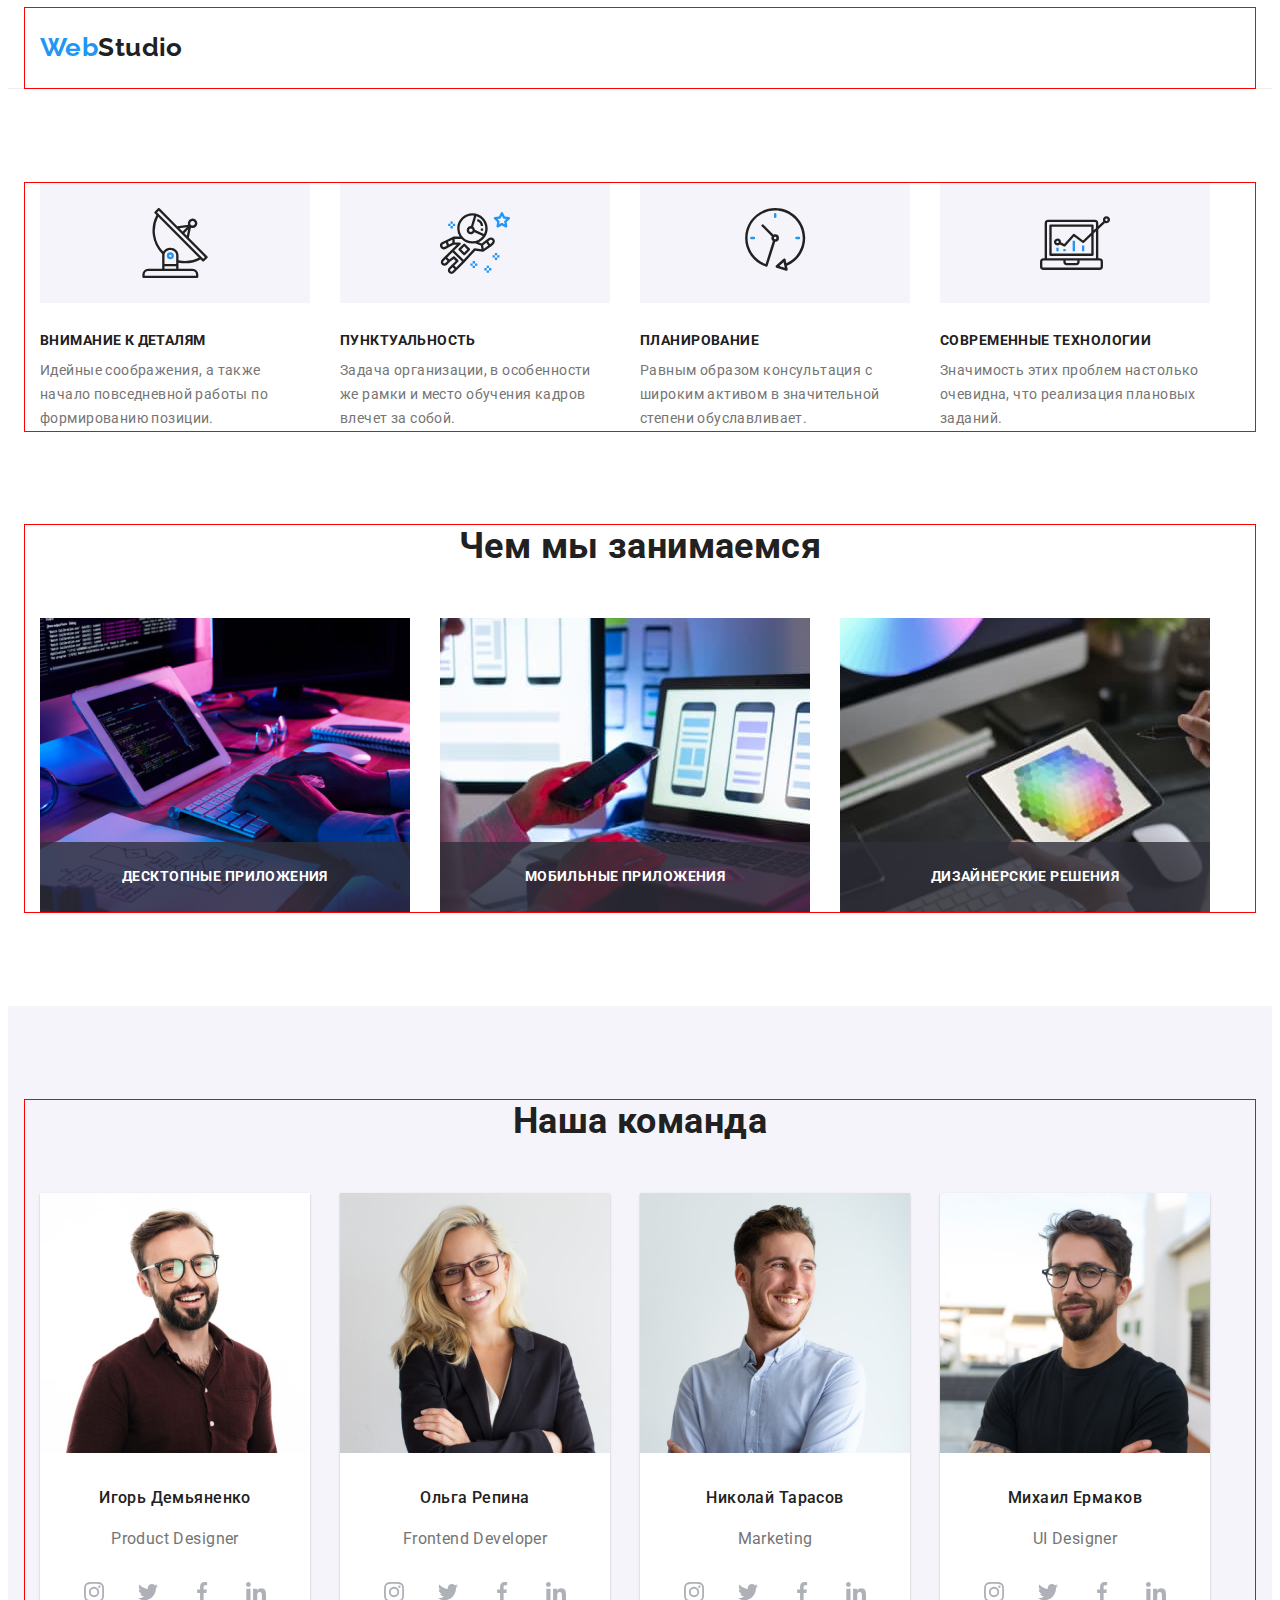
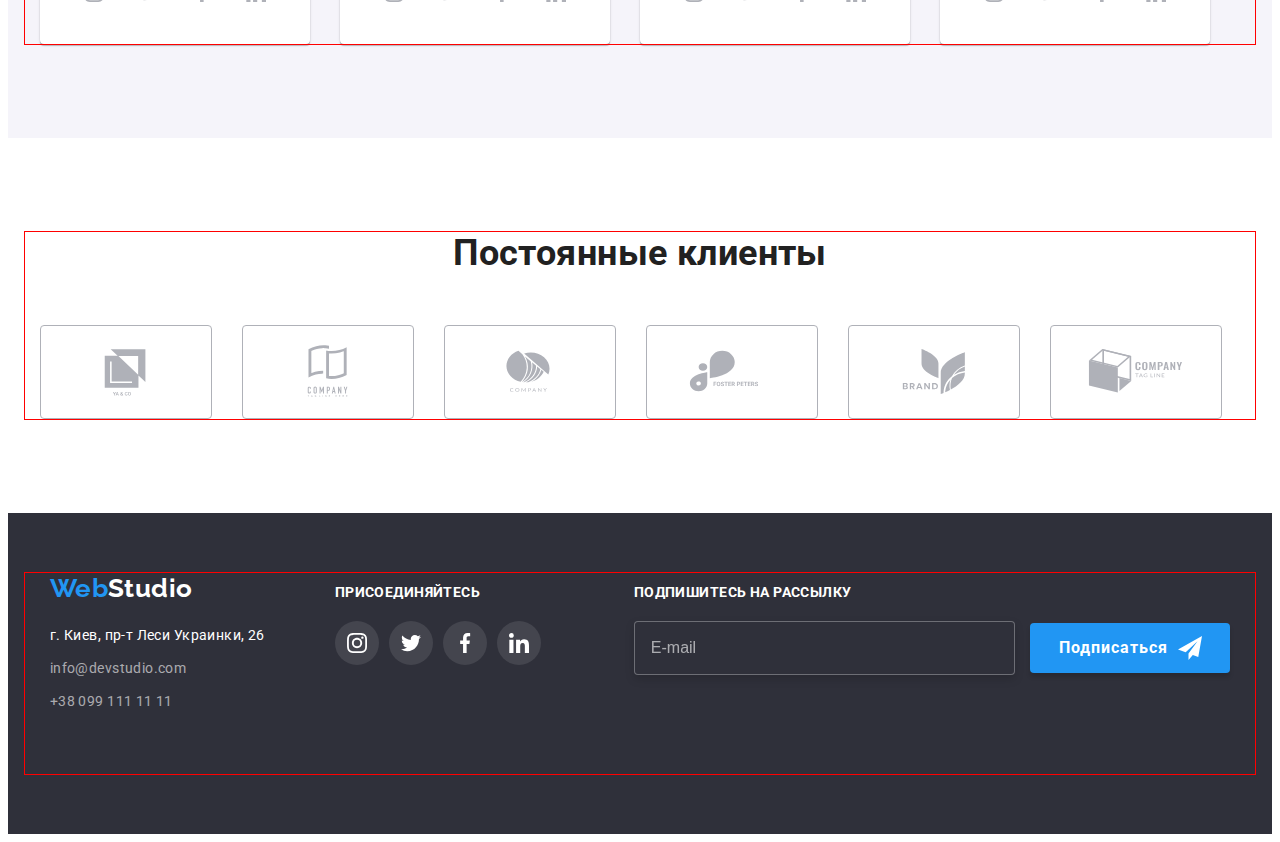
==== commit 8a112091: "mobile-menu" ====
--- a/index.html
+++ b/index.html
@@ -22,7 +22,7 @@
     <link rel="stylesheet" href="./css/main.css" />
   </head>
   <body data-body>
-    <!-- <header class="header">
+    <header class="header">
       <div class="container">
         <div class="header__flex">
           <nav class="header__nav">
@@ -41,6 +41,12 @@
               </li>
             </ul>
           </nav>
+          <button class="mobile-menu-button" type="button" data-menu-button>
+            <svg class="mobile-menu-icon" width="24px" height="16px">
+              <use class="mobile-menu-burger" href="./images/icons.svg#icon-menu_burger"></use>
+              <use class="mobile-menu-close" href="./images/icons.svg#icon-close_24px"></use>
+            </svg>
+          </button>
           <ul class="contact list">
             <li class="item contact__item">
               <a href="mailto:info@devstudio.com" class="link contact__link">
@@ -64,279 +70,284 @@
     </header>
 
     <main>
-     секция hero-->
-    <!--<section class="hero section hero__overlay">
+      <!--секция hero-->
+      <!--<section class="hero section hero__overlay">
         <div class="container">
           <h1 class="hero__title">Эффективные решения для вашего бизнеса</h1>
           <button data-modal-open type="button" class="button-primary">Заказать услугу</button>
         </div>
       </section>
     -->
-    <!-- секция особенности -->
-    <section class="section specialty">
-      <!--Скрытый заголовок-->
-      <div class="container">
-        <h2 class="section__title">Особенности</h2>
-        <ul class="list specialty__list">
-          <li class="specialty__item">
-            <div class="specialty__icon">
-              <svg width="70" height="70"><use href="./images/icons.svg#icon-antenna"></use></svg>
-            </div>
-            <h3 class="specialty__title">Внимание к деталям</h3>
-            <p class="specialty__text">
-              Идейные соображения, а также начало повседневной работы по формированию позиции.
-            </p>
-          </li>
-          <li class="specialty__item">
-            <div class="specialty__icon">
-              <svg width="70" height="70">
-                <use href="./images/icons.svg#icon-astronaut"></use>
-              </svg>
-            </div>
-            <h3 class="specialty__title">Пунктуальность</h3>
-            <p class="specialty__text">
-              Задача организации, в особенности же рамки и место обучения кадров влечет за собой.
-            </p>
-          </li>
-          <li class="specialty__item">
-            <div class="specialty__icon">
-              <svg width="70" height="70"><use href="./images/icons.svg#icon-clock"></use></svg>
-            </div>
-            <h3 class="specialty__title">Планирование</h3>
-            <p class="specialty__text">
-              Равным образом консультация с широким активом в значительной степени обуславливает.
-            </p>
-          </li>
-          <li class="specialty__item">
-            <div class="specialty__icon">
-              <svg width="70" height="70"><use href="./images/icons.svg#icon-diagram"></use></svg>
-            </div>
-            <h3 class="specialty__title">Современные технологии</h3>
-            <p class="specialty__text">
-              Значимость этих проблем настолько очевидна, что реализация плановых заданий.
-            </p>
-          </li>
-        </ul>
-      </div>
-    </section>
-
-    <!-- секция Чем мы занимаемся -->
-    <section class="section about">
-      <div class="container">
-        <h2 class="section__title">Чем мы занимаемся</h2>
-        <ul class="list about__list">
-          <li class="about__item">
-            <div class="about__thumb">
+      <!-- секция особенности -->
+      <section class="section specialty">
+        <!--Скрытый заголовок-->
+        <div class="container">
+          <h2 class="section__title">Особенности</h2>
+          <ul class="list specialty__list">
+            <li class="specialty__item">
+              <div class="specialty__icon">
+                <svg width="70" height="70"><use href="./images/icons.svg#icon-antenna"></use></svg>
+              </div>
+              <h3 class="specialty__title">Внимание к деталям</h3>
+              <p class="specialty__text">
+                Идейные соображения, а также начало повседневной работы по формированию позиции.
+              </p>
+            </li>
+            <li class="specialty__item">
+              <div class="specialty__icon">
+                <svg width="70" height="70">
+                  <use href="./images/icons.svg#icon-astronaut"></use>
+                </svg>
+              </div>
+              <h3 class="specialty__title">Пунктуальность</h3>
+              <p class="specialty__text">
+                Задача организации, в особенности же рамки и место обучения кадров влечет за собой.
+              </p>
+            </li>
+            <li class="specialty__item">
+              <div class="specialty__icon">
+                <svg width="70" height="70"><use href="./images/icons.svg#icon-clock"></use></svg>
+              </div>
+              <h3 class="specialty__title">Планирование</h3>
+              <p class="specialty__text">
+                Равным образом консультация с широким активом в значительной степени обуславливает.
+              </p>
+            </li>
+            <li class="specialty__item">
+              <div class="specialty__icon">
+                <svg width="70" height="70"><use href="./images/icons.svg#icon-diagram"></use></svg>
+              </div>
+              <h3 class="specialty__title">Современные технологии</h3>
+              <p class="specialty__text">
+                Значимость этих проблем настолько очевидна, что реализация плановых заданий.
+              </p>
+            </li>
+          </ul>
+        </div>
+      </section>
+
+      <!-- секция Чем мы занимаемся -->
+      <section class="section about">
+        <div class="container">
+          <h2 class="section__title">Чем мы занимаемся</h2>
+          <ul class="list about__list">
+            <li class="about__item">
+              <div class="about__thumb">
+                <img
+                  src="./images/specialty/img1.jpg"
+                  alt="Разметка сайта"
+                  width="370"
+                  height="294"
+                />
+                <div class="overlay">
+                  <p class="overlay__text">Десктопные приложения</p>
+                </div>
+              </div>
+            </li>
+            <li class="about__item">
+              <div class="about__thumb">
+                <img
+                  src="./images/specialty/img2.jpg"
+                  alt="Дизайн страницы для телефона"
+                  width="370"
+                  height="294"
+                />
+                <div class="overlay">
+                  <p class="overlay__text">Мобильные приложения</p>
+                </div>
+              </div>
+            </li>
+            <li class="about__item">
+              <div class="about__thumb">
+                <img
+                  src="./images/specialty/img3.jpg"
+                  alt="Цветовая схема"
+                  width="370"
+                  height="294"
+                />
+                <div class="overlay">
+                  <p class="overlay__text">Дизайнерские решения</p>
+                </div>
+              </div>
+            </li>
+          </ul>
+        </div>
+      </section>
+
+      <!-- секция Наша команда-->
+      <section class="section team">
+        <div class="container">
+          <h2 class="section__title">Наша команда</h2>
+          <ul class="list team__item">
+            <li class="item team__card">
+              <img src="./images/collaborator/photo1.jpg" alt="Дизайнер" width="270" height="260" />
+              <div class="team__name">
+                <h3 class="team__title">Игорь Демьяненко</h3>
+                <p class="team__text" lang="en">Product Designer</p>
+                <ul class="list social-link">
+                  <li class="social-link__item">
+                    <a href="" class="link social-link__link" aria-label="Ссылка на instagram">
+                      <svg class="social-link__icon" width="20px" height="20px">
+                        <use href="./images/icons.svg#icon-instagram"></use>
+                      </svg>
+                    </a>
+                  </li>
+                  <li class="social-link__item">
+                    <a href="" class="link social-link__link" aria-label="Ссылка на twitter">
+                      <svg class="social-link__icon" width="20px" height="20px">
+                        <use href="./images/icons.svg#icon-twitter"></use>
+                      </svg>
+                    </a>
+                  </li>
+                  <li class="social-link__item">
+                    <a href="" class="link social-link__link" aria-label="Ссылка на facebook">
+                      <svg class="social-link__icon" width="20px" height="20px">
+                        <use href="./images/icons.svg#icon-facebook"></use>
+                      </svg>
+                    </a>
+                  </li>
+                  <li class="social-link__item">
+                    <a href="" class="link social-link__link" aria-label="Ссылка на linkedin">
+                      <svg class="social-link__icon" width="20px" height="20px">
+                        <use href="./images/icons.svg#icon-linkedin"></use>
+                      </svg>
+                    </a>
+                  </li>
+                </ul>
+              </div>
+            </li>
+            <li class="item team__card">
               <img
-                src="./images/specialty/img1.jpg"
-                alt="Разметка сайта"
-                width="370"
-                height="294"
+                src="./images/collaborator/photo2.jpg"
+                alt="Фронтенд разработчик"
+                width="270"
+                height="260"
               />
-              <div class="overlay">
-                <p class="overlay__text">Десктопные приложения</p>
-              </div>
-            </div>
-          </li>
-          <li class="about__item">
-            <div class="about__thumb">
+              <div class="team__name">
+                <h3 class="team__title">Ольга Репина</h3>
+                <p lang="en" class="team__text">Frontend Developer</p>
+                <ul class="list social-link">
+                  <li class="social-link__item">
+                    <a href="" class="link social-link__link" aria-label="Ссылка на instagram">
+                      <svg class="social-link__icon" width="20px" height="20px">
+                        <use href="./images/icons.svg#icon-instagram"></use>
+                      </svg>
+                    </a>
+                  </li>
+                  <li class="social-link__item">
+                    <a href="" class="link social-link__link" aria-label="Ссылка на twitter">
+                      <svg class="social-link__icon" width="20px" height="20px">
+                        <use href="./images/icons.svg#icon-twitter"></use>
+                      </svg>
+                    </a>
+                  </li>
+                  <li class="social-link__item">
+                    <a href="" class="link social-link__link" aria-label="Ссылка на facebook">
+                      <svg class="social-link__icon" width="20px" height="20px">
+                        <use href="./images/icons.svg#icon-facebook"></use>
+                      </svg>
+                    </a>
+                  </li>
+                  <li class="social-link__item">
+                    <a href="" class="link social-link__link" aria-label="Ссылка на linkedin">
+                      <svg class="social-link__icon" width="20px" height="20px">
+                        <use href="./images/icons.svg#icon-linkedin"></use>
+                      </svg>
+                    </a>
+                  </li>
+                </ul>
+              </div>
+            </li>
+            <li class="item team__card">
               <img
-                src="./images/specialty/img2.jpg"
-                alt="Дизайн страницы для телефона"
-                width="370"
-                height="294"
+                src="./images/collaborator/photo3.jpg"
+                alt="Маркетинг"
+                width="270"
+                height="260"
               />
-              <div class="overlay">
-                <p class="overlay__text">Мобильные приложения</p>
-              </div>
-            </div>
-          </li>
-          <li class="about__item">
-            <div class="about__thumb">
+              <div class="team__name">
+                <h3 class="team__title">Николай Тарасов</h3>
+                <p lang="en" class="team__text">Marketing</p>
+                <ul class="list social-link">
+                  <li class="social-link__item">
+                    <a href="" class="link social-link__link" aria-label="Ссылка на instagram">
+                      <svg class="social-link__icon" width="20px" height="20px">
+                        <use href="./images/icons.svg#icon-instagram"></use>
+                      </svg>
+                    </a>
+                  </li>
+                  <li class="social-link__item">
+                    <a href="" class="link social-link__link" aria-label="Ссылка на twitter">
+                      <svg class="social-link__icon" width="20px" height="20px">
+                        <use href="./images/icons.svg#icon-twitter"></use>
+                      </svg>
+                    </a>
+                  </li>
+                  <li class="social-link__item">
+                    <a href="" class="link social-link__link" aria-label="Ссылка на facebook">
+                      <svg class="social-link__icon" width="20px" height="20px">
+                        <use href="./images/icons.svg#icon-facebook"></use>
+                      </svg>
+                    </a>
+                  </li>
+                  <li class="social-link__item">
+                    <a href="" class="link social-link__link" aria-label="Ссылка на linkedin">
+                      <svg class="social-link__icon" width="20px" height="20px">
+                        <use href="./images/icons.svg#icon-linkedin"></use>
+                      </svg>
+                    </a>
+                  </li>
+                </ul>
+              </div>
+            </li>
+            <li class="item team__card">
               <img
-                src="./images/specialty/img3.jpg"
-                alt="Цветовая схема"
-                width="370"
-                height="294"
+                src="./images/collaborator/photo4.jpg"
+                alt="Дизайнер пользовательского интерфейса"
+                width="270"
+                height="260"
               />
-              <div class="overlay">
-                <p class="overlay__text">Дизайнерские решения</p>
-              </div>
-            </div>
-          </li>
-        </ul>
-      </div>
-    </section>
-
-    <!-- секция Наша команда-->
-    <section class="section team">
-      <div class="container">
-        <h2 class="section__title">Наша команда</h2>
-        <ul class="list team__item">
-          <li class="item team__card">
-            <img src="./images/collaborator/photo1.jpg" alt="Дизайнер" width="270" height="260" />
-            <div class="team__name">
-              <h3 class="team__title">Игорь Демьяненко</h3>
-              <p class="team__text" lang="en">Product Designer</p>
-              <ul class="list social-link">
-                <li class="social-link__item">
-                  <a href="" class="link social-link__link" aria-label="Ссылка на instagram">
-                    <svg class="social-link__icon" width="20px" height="20px">
-                      <use href="./images/icons.svg#icon-instagram"></use>
-                    </svg>
-                  </a>
-                </li>
-                <li class="social-link__item">
-                  <a href="" class="link social-link__link" aria-label="Ссылка на twitter">
-                    <svg class="social-link__icon" width="20px" height="20px">
-                      <use href="./images/icons.svg#icon-twitter"></use>
-                    </svg>
-                  </a>
-                </li>
-                <li class="social-link__item">
-                  <a href="" class="link social-link__link" aria-label="Ссылка на facebook">
-                    <svg class="social-link__icon" width="20px" height="20px">
-                      <use href="./images/icons.svg#icon-facebook"></use>
-                    </svg>
-                  </a>
-                </li>
-                <li class="social-link__item">
-                  <a href="" class="link social-link__link" aria-label="Ссылка на linkedin">
-                    <svg class="social-link__icon" width="20px" height="20px">
-                      <use href="./images/icons.svg#icon-linkedin"></use>
-                    </svg>
-                  </a>
-                </li>
-              </ul>
-            </div>
-          </li>
-          <li class="item team__card">
-            <img
-              src="./images/collaborator/photo2.jpg"
-              alt="Фронтенд разработчик"
-              width="270"
-              height="260"
-            />
-            <div class="team__name">
-              <h3 class="team__title">Ольга Репина</h3>
-              <p lang="en" class="team__text">Frontend Developer</p>
-              <ul class="list social-link">
-                <li class="social-link__item">
-                  <a href="" class="link social-link__link" aria-label="Ссылка на instagram">
-                    <svg class="social-link__icon" width="20px" height="20px">
-                      <use href="./images/icons.svg#icon-instagram"></use>
-                    </svg>
-                  </a>
-                </li>
-                <li class="social-link__item">
-                  <a href="" class="link social-link__link" aria-label="Ссылка на twitter">
-                    <svg class="social-link__icon" width="20px" height="20px">
-                      <use href="./images/icons.svg#icon-twitter"></use>
-                    </svg>
-                  </a>
-                </li>
-                <li class="social-link__item">
-                  <a href="" class="link social-link__link" aria-label="Ссылка на facebook">
-                    <svg class="social-link__icon" width="20px" height="20px">
-                      <use href="./images/icons.svg#icon-facebook"></use>
-                    </svg>
-                  </a>
-                </li>
-                <li class="social-link__item">
-                  <a href="" class="link social-link__link" aria-label="Ссылка на linkedin">
-                    <svg class="social-link__icon" width="20px" height="20px">
-                      <use href="./images/icons.svg#icon-linkedin"></use>
-                    </svg>
-                  </a>
-                </li>
-              </ul>
-            </div>
-          </li>
-          <li class="item team__card">
-            <img src="./images/collaborator/photo3.jpg" alt="Маркетинг" width="270" height="260" />
-            <div class="team__name">
-              <h3 class="team__title">Николай Тарасов</h3>
-              <p lang="en" class="team__text">Marketing</p>
-              <ul class="list social-link">
-                <li class="social-link__item">
-                  <a href="" class="link social-link__link" aria-label="Ссылка на instagram">
-                    <svg class="social-link__icon" width="20px" height="20px">
-                      <use href="./images/icons.svg#icon-instagram"></use>
-                    </svg>
-                  </a>
-                </li>
-                <li class="social-link__item">
-                  <a href="" class="link social-link__link" aria-label="Ссылка на twitter">
-                    <svg class="social-link__icon" width="20px" height="20px">
-                      <use href="./images/icons.svg#icon-twitter"></use>
-                    </svg>
-                  </a>
-                </li>
-                <li class="social-link__item">
-                  <a href="" class="link social-link__link" aria-label="Ссылка на facebook">
-                    <svg class="social-link__icon" width="20px" height="20px">
-                      <use href="./images/icons.svg#icon-facebook"></use>
-                    </svg>
-                  </a>
-                </li>
-                <li class="social-link__item">
-                  <a href="" class="link social-link__link" aria-label="Ссылка на linkedin">
-                    <svg class="social-link__icon" width="20px" height="20px">
-                      <use href="./images/icons.svg#icon-linkedin"></use>
-                    </svg>
-                  </a>
-                </li>
-              </ul>
-            </div>
-          </li>
-          <li class="item team__card">
-            <img
-              src="./images/collaborator/photo4.jpg"
-              alt="Дизайнер пользовательского интерфейса"
-              width="270"
-              height="260"
-            />
-            <div class="team__name">
-              <h3 class="team__title">Михаил Ермаков</h3>
-              <p lang="en" class="team__text">UI Designer</p>
-              <ul class="list social-link">
-                <li class="social-link__item">
-                  <a href="" class="link social-link__link" aria-label="Ссылка на instagram">
-                    <svg class="social-link__icon" width="20px" height="20px">
-                      <use href="./images/icons.svg#icon-instagram"></use>
-                    </svg>
-                  </a>
-                </li>
-                <li class="social-link__item">
-                  <a href="" class="link social-link__link" aria-label="Ссылка на twitter">
-                    <svg class="social-link__icon" width="20px" height="20px">
-                      <use href="./images/icons.svg#icon-twitter"></use>
-                    </svg>
-                  </a>
-                </li>
-                <li class="social-link__item">
-                  <a href="" class="link social-link__link" aria-label="Ссылка на facebook">
-                    <svg class="social-link__icon" width="20px" height="20px">
-                      <use href="./images/icons.svg#icon-facebook"></use>
-                    </svg>
-                  </a>
-                </li>
-                <li class="social-link__item">
-                  <a href="" class="link social-link__link" aria-label="Ссылка на linkedin">
-                    <svg class="social-link__icon" width="20px" height="20px">
-                      <use href="./images/icons.svg#icon-linkedin"></use>
-                    </svg>
-                  </a>
-                </li>
-              </ul>
-            </div>
-          </li>
-        </ul>
-      </div>
-    </section>
-
-    <!-- секция Постоянные клиенты-->
-    <section class="section client">
+              <div class="team__name">
+                <h3 class="team__title">Михаил Ермаков</h3>
+                <p lang="en" class="team__text">UI Designer</p>
+                <ul class="list social-link">
+                  <li class="social-link__item">
+                    <a href="" class="link social-link__link" aria-label="Ссылка на instagram">
+                      <svg class="social-link__icon" width="20px" height="20px">
+                        <use href="./images/icons.svg#icon-instagram"></use>
+                      </svg>
+                    </a>
+                  </li>
+                  <li class="social-link__item">
+                    <a href="" class="link social-link__link" aria-label="Ссылка на twitter">
+                      <svg class="social-link__icon" width="20px" height="20px">
+                        <use href="./images/icons.svg#icon-twitter"></use>
+                      </svg>
+                    </a>
+                  </li>
+                  <li class="social-link__item">
+                    <a href="" class="link social-link__link" aria-label="Ссылка на facebook">
+                      <svg class="social-link__icon" width="20px" height="20px">
+                        <use href="./images/icons.svg#icon-facebook"></use>
+                      </svg>
+                    </a>
+                  </li>
+                  <li class="social-link__item">
+                    <a href="" class="link social-link__link" aria-label="Ссылка на linkedin">
+                      <svg class="social-link__icon" width="20px" height="20px">
+                        <use href="./images/icons.svg#icon-linkedin"></use>
+                      </svg>
+                    </a>
+                  </li>
+                </ul>
+              </div>
+            </li>
+          </ul>
+        </div>
+      </section>
+
+      <!-- секция Постоянные клиенты-->
+      <section class="section client">
         <div class="container">
           <h2 class="section__title">Постоянные клиенты</h2>
           <ul class="client__list list">
@@ -409,8 +420,8 @@
           </address>
         </div>
 
-    <!--join-->
-    <div class="join">
+        <!--join-->
+        <div class="join">
           <p class="join-title">присоединяйтесь</p>
           <ul class="list join-social-link">
             <li class="item">
@@ -534,6 +545,40 @@
         </form>
       </div>
     </div>
+    <!--mobile-menu-->
+    <div class="mobile-menu" data-menu>
+      <ul class="mobile-menu-nav list">
+        <li class="mobile-menu-nav-item">
+          <a class="link mobile-menu-nav-item-current" href="./index.html">Студія</a>
+        </li>
+        <li class="mobile-menu-nav-item"><a class="link" href="./portfolio.html">Портфоліо</a></li>
+        <li class="mobile-menu-nav-item"><a class="link" href="">Контакти</a></li>
+      </ul>
+      <ul class="mobile-menu-contacts list">
+        <li class="mobile-menu-contacts-item">
+          <a class="link tel" href="tel:+380961111111">+38 096 111 11 11</a>
+        </li>
+        <li class="mobile-menu-contacts-item">
+          <a class="link mail" href="mailto:info@devstudio.com">info@devstudio.com</a>
+        </li>
+      </ul>
+      <ul class="mobile-menu-socials list">
+        <li class="mobile-menu-socials-item">
+          <a class="mobile-menu-socials-link link" href="">Instagram</a>
+        </li>
+        <li class="mobile-menu-socials-item">
+          <a class="mobile-menu-socials-link link" href="">Twitter</a>
+        </li>
+        <li class="mobile-menu-socials-item">
+          <a class="mobile-menu-socials-link link" href="">Facebook</a>
+        </li>
+        <li class="mobile-menu-socials-item">
+          <a class="mobile-menu-socials-link link" href="">LinkedIn</a>
+        </li>
+      </ul>
+    </div>
+
     <script src="./js/modal.js"></script>
+    <script src="./js/mobile-menu.js"></script>
   </body>
 </html>
--- a/css/main.css
+++ b/css/main.css
@@ -141,15 +141,28 @@
 }
 
 .header__nav .logo {
-  padding-top: 24px;
-  padding-bottom: 25px;
+  padding-top: 16px;
+  padding-bottom: 16px;
   margin-right: 93px;
 }
+@media screen and (min-width: 768px) {
+  .header__nav .logo {
+    padding-top: 26px;
+    padding-bottom: 26px;
+  }
+}
+@media screen and (min-width: 1200px) {
+  .header__nav .logo {
+    padding-top: 24px;
+    padding-bottom: 25px;
+  }
+}
 
 .site-nav {
   display: -webkit-box;
   display: -ms-flexbox;
   display: flex;
+  display: none;
 }
 .site-nav .item:not(:last-child) {
   margin-right: 50px;
@@ -188,6 +201,7 @@
   display: -webkit-box;
   display: -ms-flexbox;
   display: flex;
+  display: none;
   margin-left: auto;
 }
 .contact .item:not(:first-child) {
@@ -286,6 +300,18 @@
           box-shadow: 0px 4px 4px rgba(0, 0, 0, 0.15);
   cursor: pointer;
 }
+@media screen and (min-width: 480px) {
+  .button-footer {
+    width: 200px;
+  }
+}
+@media screen and (min-width: 768px) and (max-width: 1199px) {
+  .button-footer {
+    display: block;
+    margin-right: auto;
+    margin-left: auto;
+  }
+}
 .button-footer-icon {
   position: absolute;
   top: 13px;
@@ -456,8 +482,10 @@
   }
 }
 
-.join {
-  /*margin-right: 93px;*/
+@media screen and (min-width: 1200px) {
+  .join {
+    margin-right: 93px;
+  }
 }
 .join-social-link {
   display: -webkit-box;
@@ -564,6 +592,11 @@
   fill: var(--accent-color);
 }
 
+.form {
+  /*&-footer {
+
+  }*/
+}
 .form-label-title {
   display: block;
   font-size: 12px;
@@ -602,16 +635,23 @@
   fill: var(--accent-color);
   cursor: pointer;
 }
-.form-footer {
-  display: -webkit-box;
-  display: -ms-flexbox;
-  display: flex;
-  -ms-flex-wrap: wrap;
-      flex-wrap: wrap;
-  margin-right: 0;
-}
 .form-footer-fild {
   margin-bottom: 0px;
+}
+@media screen and (min-width: 768px) and (max-width: 1199px) {
+  .form-footer-fild {
+    display: -webkit-box;
+    display: -ms-flexbox;
+    display: flex;
+    -webkit-box-orient: vertical;
+    -webkit-box-direction: normal;
+        -ms-flex-direction: column;
+            flex-direction: column;
+    margin-right: 0;
+    -webkit-box-pack: center;
+        -ms-flex-pack: center;
+            justify-content: center;
+  }
 }
 .form-footer-title-subscribe {
   font-weight: 700;
@@ -621,14 +661,13 @@
   margin-bottom: 20px;
 }
 .form-footer-subscribe {
-  width: 450px;
+  width: 100%;
   height: 50px;
   background-color: var(--darck-background-color);
   border: 1px solid rgba(255, 255, 255, 0.3);
   -webkit-filter: drop-shadow(0px 4px 4px rgba(0, 0, 0, 0.15));
           filter: drop-shadow(0px 4px 4px rgba(0, 0, 0, 0.15));
   border-radius: 4px;
-  margin-right: 12px;
   padding-right: 5px;
   padding-left: 16px;
   color: var(--text-white-color);
@@ -636,9 +675,15 @@
   transition: border var(--animation);
   margin-bottom: 20px;
 }
+@media screen and (min-width: 768px) {
+  .form-footer-subscribe {
+    width: 450px;
+  }
+}
 @media screen and (min-width: 1200px) {
   .form-footer-subscribe {
     width: 358px;
+    margin-right: 12px;
   }
 }
 .form-footer-subscribe:focus {
@@ -862,6 +907,144 @@
   border: 1px solid rgb(238, 238, 238);
 }
 
+.mobile-menu-button {
+  background-color: transparent;
+  border: none;
+  width: 40px;
+  height: 40px;
+  display: -webkit-box;
+  display: -ms-flexbox;
+  display: flex;
+  -webkit-box-align: center;
+      -ms-flex-align: center;
+          align-items: center;
+  -webkit-box-pack: center;
+      -ms-flex-pack: center;
+          justify-content: center;
+  margin-left: auto;
+  z-index: 100;
+}
+@media screen and (min-width: 768px) {
+  .mobile-menu-button {
+    display: none;
+  }
+}
+
+.mobile-menu-button.is-open .mobile-menu-burger {
+  opacity: 0;
+}
+
+.mobile-menu-close {
+  opacity: 0;
+  -webkit-transition: -webkit-transform 500ms;
+  transition: -webkit-transform 500ms;
+  transition: transform 500ms;
+  transition: transform 500ms, -webkit-transform 500ms;
+}
+.mobile-menu-button.is-open .mobile-menu-close {
+  opacity: 1;
+}
+
+.mobile-menu {
+  display: -webkit-box;
+  display: -ms-flexbox;
+  display: flex;
+  -webkit-transform: translateX(100%);
+          transform: translateX(100%);
+  -webkit-box-orient: vertical;
+  -webkit-box-direction: normal;
+      -ms-flex-direction: column;
+          flex-direction: column;
+  position: fixed;
+  top: 0;
+  left: 0;
+  padding: 48px 40px;
+  width: 100%;
+  height: 100%;
+  background-color: #fff;
+  -webkit-transition: -webkit-transform 500ms;
+  transition: -webkit-transform 500ms;
+  transition: transform 500ms;
+  transition: transform 500ms, -webkit-transform 500ms;
+}
+.mobile-menu.is-open {
+  -webkit-transform: translateX(0);
+          transform: translateX(0);
+}
+
+.mobile-menu-nav {
+  margin-bottom: auto;
+  z-index: 10;
+}
+
+.mobile-menu-nav-item:not(:last-child) {
+  margin-bottom: 32px;
+}
+
+.mobile-menu-nav-item .link {
+  font-style: normal;
+  font-weight: 500;
+  font-size: 40px;
+  line-height: 1.18;
+  letter-spacing: 0.02em;
+  color: var(--primary-text-color);
+}
+
+.mobile-menu-nav .mobile-menu-nav-item-current {
+  color: var(--accent-color);
+}
+
+.mobile-menu-contacts {
+  margin-bottom: 64px;
+}
+
+.mobile-menu-contacts-item .tel {
+  font-style: normal;
+  font-weight: 500;
+  font-size: 34px;
+  line-height: 1.18;
+  letter-spacing: 0.02em;
+  color: var(--accent-color);
+}
+
+.mobile-menu-contacts-item:not(:last-child) {
+  margin-bottom: 32px;
+}
+
+.mobile-menu-contacts-item .mail {
+  font-style: normal;
+  font-weight: 500;
+  font-size: 24px;
+  line-height: 1.17;
+  letter-spacing: 0.02em;
+  color: var(--text-color);
+}
+
+.mobile-menu-socials {
+  display: -webkit-box;
+  display: -ms-flexbox;
+  display: flex;
+  -ms-flex-wrap: wrap;
+      flex-wrap: wrap;
+  -webkit-box-align: center;
+      -ms-flex-align: center;
+          align-items: center;
+  gap: 10px;
+}
+
+.mobile-menu-socials-link {
+  font-weight: 500;
+  font-size: 18px;
+  line-height: 1.22;
+  letter-spacing: 0.02em;
+  color: var(--accent-color);
+}
+
+.mobile-menu-socials-item:not(:last-child) .mobile-menu-socials-link {
+  padding-right: 10px;
+  border-right: 1px solid rgba(33, 33, 33, 0.2);
+}
+
 .header {
   border-bottom: 1px solid rgb(236, 236, 236);
 }
@@ -869,6 +1052,9 @@
   display: -webkit-box;
   display: -ms-flexbox;
   display: flex;
+  -webkit-box-align: center;
+      -ms-flex-align: center;
+          align-items: center;
 }
 .header__nav {
   display: -webkit-box;
@@ -1155,6 +1341,9 @@
 }
 .footer-figuration {
   text-align: center;
+  -webkit-box-pack: center;
+      -ms-flex-pack: center;
+          justify-content: center;
 }
 @media screen and (min-width: 768px) {
   .footer-figuration {
@@ -1166,6 +1355,11 @@
     -webkit-box-align: baseline;
         -ms-flex-align: baseline;
             align-items: baseline;
+  }
+}
+@media screen and (min-width: 1200px) {
+  .footer-figuration {
+    text-align: left;
   }
 }
 
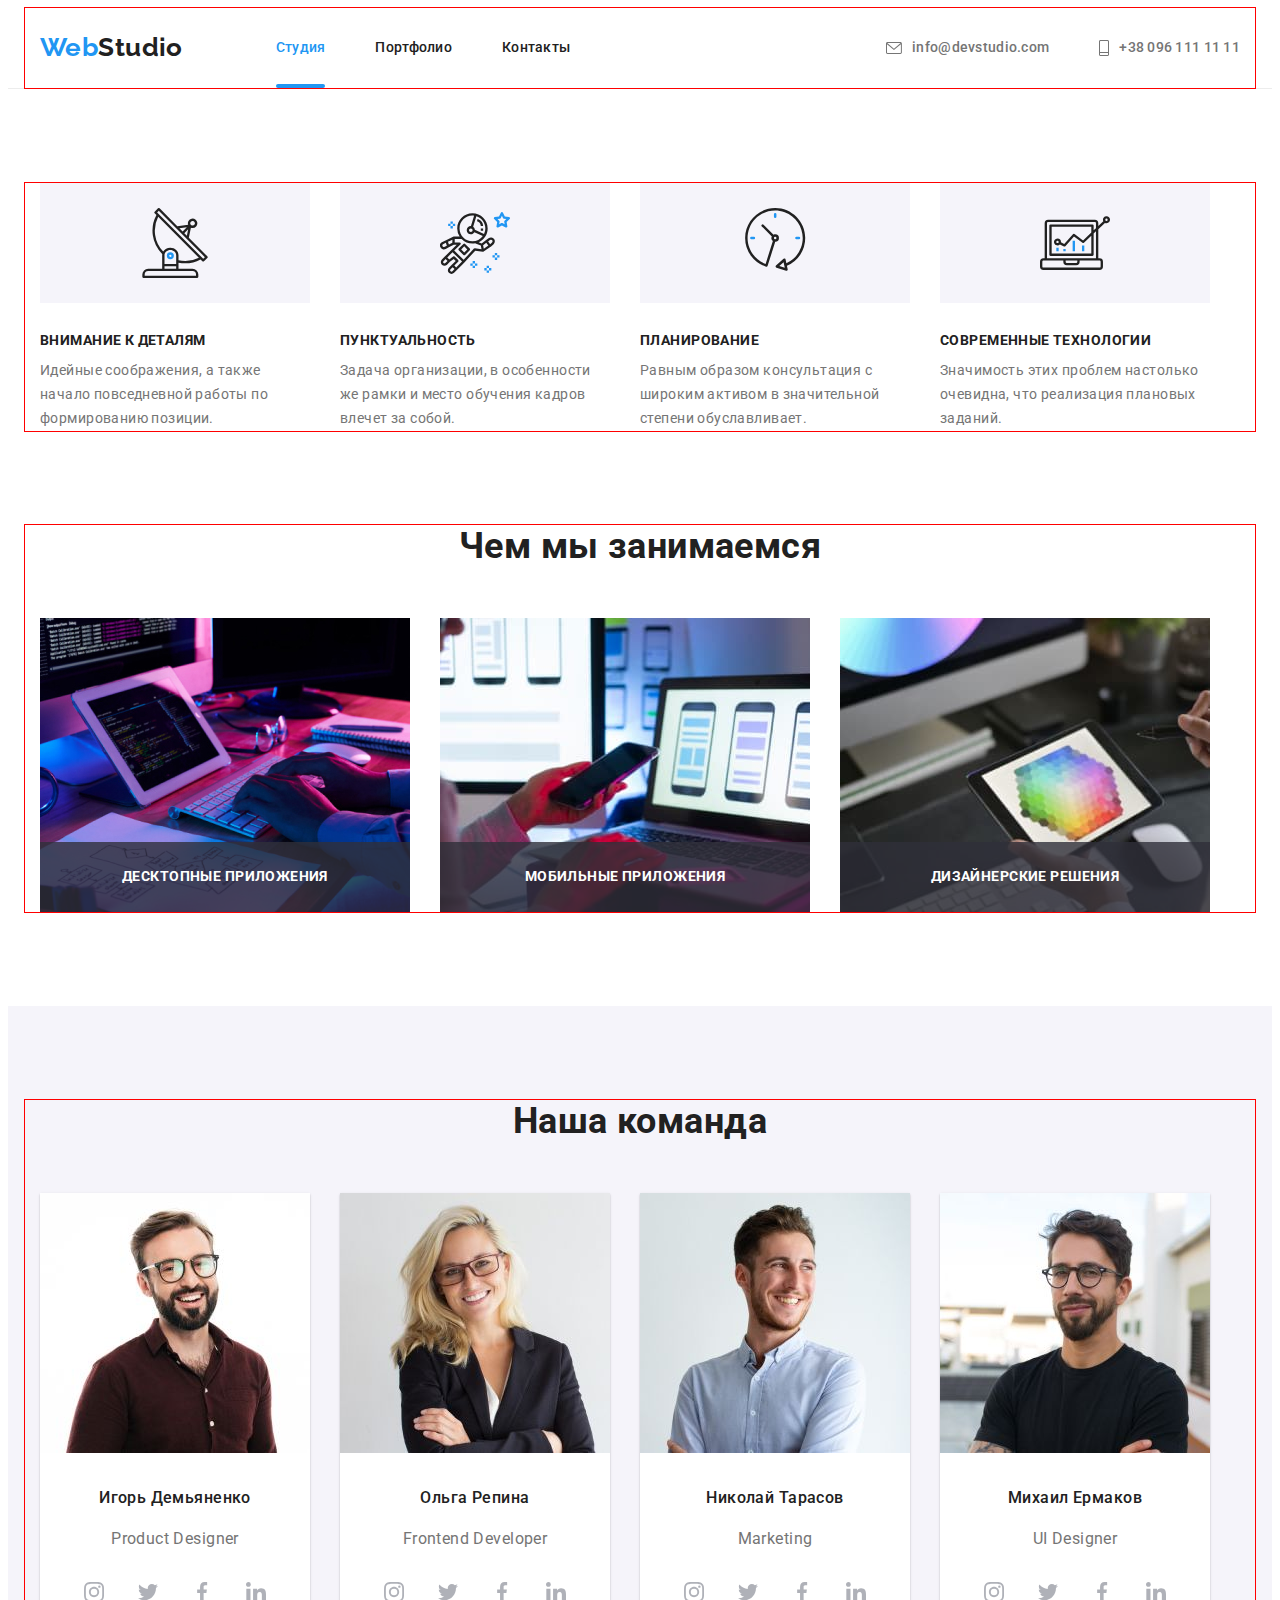
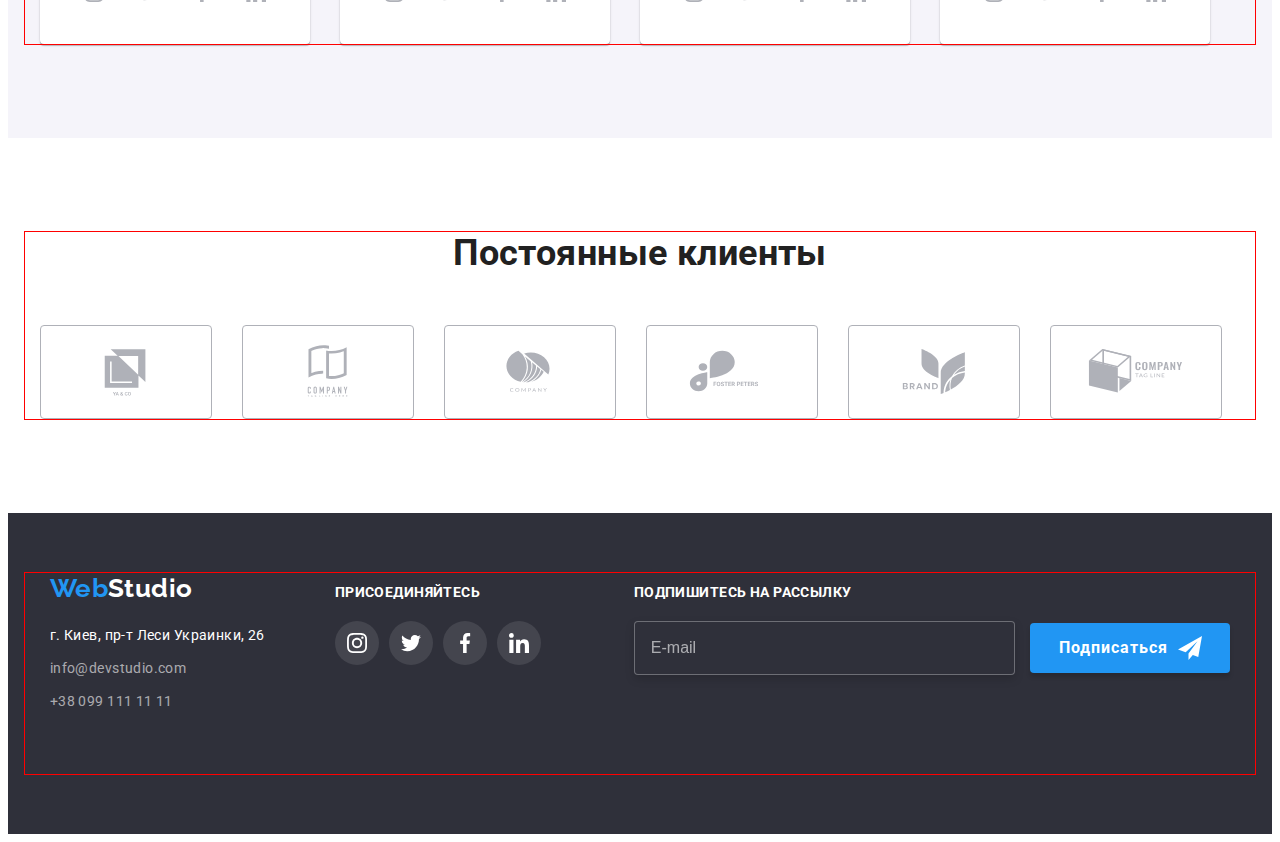
==== commit 7ac639f6: "adapt img portfolio+team" ====
--- a/index.html
+++ b/index.html
@@ -180,7 +180,21 @@
           <h2 class="section__title">Наша команда</h2>
           <ul class="list team__item">
             <li class="item team__card">
-              <img src="./images/collaborator/photo1.jpg" alt="Дизайнер" width="270" height="260" />
+              <img
+                srcset="
+                  ./images/collaborator/img1-270.jpg 270w,
+                  ./images/collaborator/img1-354.jpg 354w,
+                  ./images/collaborator/img1-450.jpg 450w,
+                  ./images/collaborator/img1-540.jpg 540w,
+                  ./images/collaborator/img1-708.jpg 708w,
+                  ./images/collaborator/img1-900.jpg 900w
+                "
+                sizes="(min-width:1200px) 270px, (min-width:768px) 354px, 100vw"
+                src="./images/collaborator/img1-270.jpg"
+                alt="Дизайнер"
+                width="450"
+                height="260"
+              />
               <div class="team__name">
                 <h3 class="team__title">Игорь Демьяненко</h3>
                 <p class="team__text" lang="en">Product Designer</p>
@@ -218,9 +232,18 @@
             </li>
             <li class="item team__card">
               <img
-                src="./images/collaborator/photo2.jpg"
+                srcset="
+                  ./images/collaborator/img2-270.jpg 270w,
+                  ./images/collaborator/img2-354.jpg 354w,
+                  ./images/collaborator/img2-450.jpg 450w,
+                  ./images/collaborator/img2-540.jpg 540w,
+                  ./images/collaborator/img2-708.jpg 708w,
+                  ./images/collaborator/img2-900.jpg 900w
+                "
+                sizes="(min-width:1200px) 270px, (min-width:768px) 354px, 100vw"
+                src="./images/collaborator/img2-270.jpg"
                 alt="Фронтенд разработчик"
-                width="270"
+                width="450"
                 height="260"
               />
               <div class="team__name">
@@ -260,9 +283,18 @@
             </li>
             <li class="item team__card">
               <img
-                src="./images/collaborator/photo3.jpg"
+                srcset="
+                  ./images/collaborator/img3-270.jpg 270w,
+                  ./images/collaborator/img3-354.jpg 354w,
+                  ./images/collaborator/img3-450.jpg 450w,
+                  ./images/collaborator/img3-540.jpg 540w,
+                  ./images/collaborator/img3-708.jpg 708w,
+                  ./images/collaborator/img3-900.jpg 900w
+                "
+                sizes="(min-width:1200px) 270px, (min-width:768px) 354px, 100vw"
+                src="./images/collaborator/img3-270.jpg"
                 alt="Маркетинг"
-                width="270"
+                width="450"
                 height="260"
               />
               <div class="team__name">
@@ -302,9 +334,18 @@
             </li>
             <li class="item team__card">
               <img
-                src="./images/collaborator/photo4.jpg"
+                srcset="
+                  ./images/collaborator/img4-270.jpg 270w,
+                  ./images/collaborator/img4-354.jpg 354w,
+                  ./images/collaborator/img4-450.jpg 450w,
+                  ./images/collaborator/img4-540.jpg 540w,
+                  ./images/collaborator/img4-708.jpg 708w,
+                  ./images/collaborator/img4-900.jpg 900w
+                "
+                sizes="(min-width:1200px) 270px, (min-width:768px) 354px, 100vw"
+                src="./images/collaborator/img4-270.jpg"
                 alt="Дизайнер пользовательского интерфейса"
-                width="270"
+                width="450"
                 height="260"
               />
               <div class="team__name">
--- a/css/main.css
+++ b/css/main.css
@@ -140,10 +140,19 @@
   color: var(--text-white-color);
 }
 
-.header__nav .logo {
-  padding-top: 16px;
-  padding-bottom: 16px;
-  margin-right: 93px;
+@media screen and (min-width: 768px) {
+  .header__nav .logo {
+    margin-right: 88px;
+    padding-top: 32px;
+    padding-bottom: 32px;
+  }
+}
+@media screen and (min-width: 1200px) {
+  .header__nav .logo {
+    margin-right: 93px;
+    padding-top: 16px;
+    padding-bottom: 16px;
+  }
 }
 @media screen and (min-width: 768px) {
   .header__nav .logo {
@@ -162,7 +171,11 @@
   display: -webkit-box;
   display: -ms-flexbox;
   display: flex;
-  display: none;
+}
+@media screen and (max-width: 767px) {
+  .site-nav {
+    display: none;
+  }
 }
 .site-nav .item:not(:last-child) {
   margin-right: 50px;
@@ -201,19 +214,43 @@
   display: -webkit-box;
   display: -ms-flexbox;
   display: flex;
-  display: none;
   margin-left: auto;
 }
-.contact .item:not(:first-child) {
-  margin-left: 50px;
+@media screen and (max-width: 767px) {
+  .contact {
+    display: none;
+  }
+}
+@media screen and (min-width: 768px) and (max-width: 1199px) {
+  .contact {
+    -webkit-box-orient: vertical;
+    -webkit-box-direction: normal;
+        -ms-flex-direction: column;
+            flex-direction: column;
+    font-size: 12px;
+  }
+  .contact__icon--mail {
+    width: 14px;
+    height: 10px;
+  }
+  .contact__icon--phon {
+    width: 10px;
+    height: 14px;
+  }
+  .contact .item:not(:last-child) {
+    margin-bottom: 10px;
+  }
+}
+@media screen and (min-width: 1200px) {
+  .contact .item:not(:first-child) {
+    margin-left: 50px;
+  }
 }
 .contact__link {
   color: var(--text-color);
   display: -webkit-box;
   display: -ms-flexbox;
   display: flex;
-  padding-top: 32px;
-  padding-bottom: 32px;
   font-weight: 500;
   line-height: 1.14;
   letter-spacing: 0.02em;
@@ -222,6 +259,12 @@
           align-items: center;
   -webkit-transition: color var(--animation);
   transition: color var(--animation);
+}
+@media screen and (min-width: 1200px) {
+  .contact__link {
+    padding-top: 32px;
+    padding-bottom: 32px;
+  }
 }
 .contact__link:hover, .contact__link:focus {
   color: var(--accent-color);
@@ -255,13 +298,20 @@
   display: -webkit-box;
   display: -ms-flexbox;
   display: flex;
-  -webkit-box-pack: center;
-      -ms-flex-pack: center;
-          justify-content: center;
+  -webkit-box-pack: left;
+      -ms-flex-pack: left;
+          justify-content: left;
+  -ms-flex-wrap: wrap;
+      flex-wrap: wrap;
   margin-bottom: 50px;
-}
-.button-item:not(:last-child) {
-  margin-right: 8px;
+  gap: 15px 8px;
+}
+@media screen and (min-width: 768px) {
+  .button-list {
+    -webkit-box-pack: center;
+        -ms-flex-pack: center;
+            justify-content: center;
+  }
 }
 .button.active {
   color: var(--text-white-color);
@@ -841,6 +891,13 @@
   display: flex;
   -ms-flex-wrap: wrap;
       flex-wrap: wrap;
+  gap: 30px;
+  /*&-item:nth-child(3n) {
+    margin-right: 0;
+  }
+  &-item:nth-last-child(-n + 3) {
+    margin-bottom: 0;
+  }*/
 }
 .projekt .portfolio-title {
   padding: 0px;
@@ -858,15 +915,9 @@
 }
 .projekt-item {
   display: block;
-  margin-right: 30px;
+  /*margin-right: 30px;
   margin-bottom: 30px;
-  border: 0px;
-}
-.projekt-item:nth-child(3n) {
-  margin-right: 0;
-}
-.projekt-item:nth-last-child(-n+3) {
-  margin-bottom: 0;
+  border: 0px;*/
 }
 
 .card {
@@ -875,6 +926,17 @@
   transition: -webkit-box-shadow var(--animation);
   transition: box-shadow var(--animation);
   transition: box-shadow var(--animation), -webkit-box-shadow var(--animation);
+  width: 450px;
+}
+@media screen and (min-width: 768px) {
+  .card {
+    width: 354px;
+  }
+}
+@media screen and (min-width: 1200px) {
+  .card {
+    width: 370px;
+  }
 }
 .card:hover {
   -webkit-box-shadow: 0px 1px 1px rgba(0, 0, 0, 0.12), 0px 4px 4px rgba(0, 0, 0, 0.06), 1px 4px 6px rgba(0, 0, 0, 0.16);
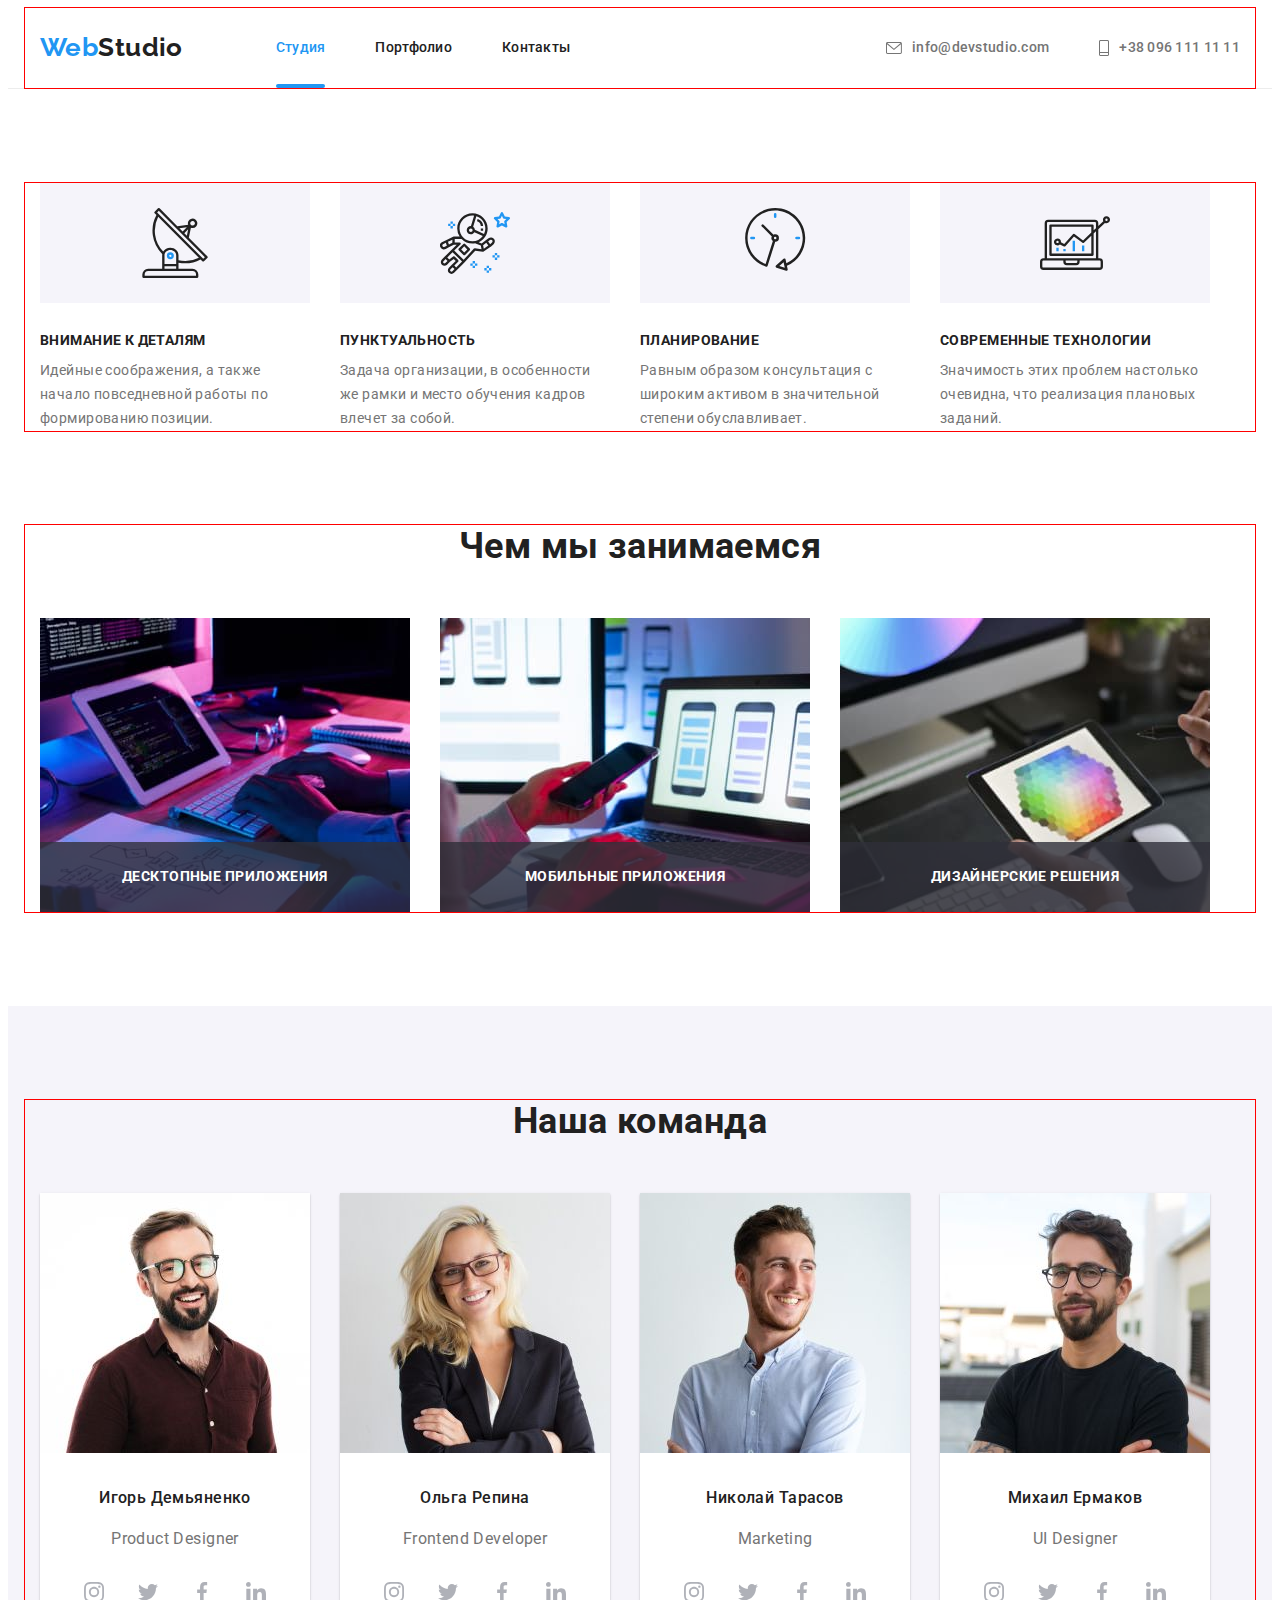
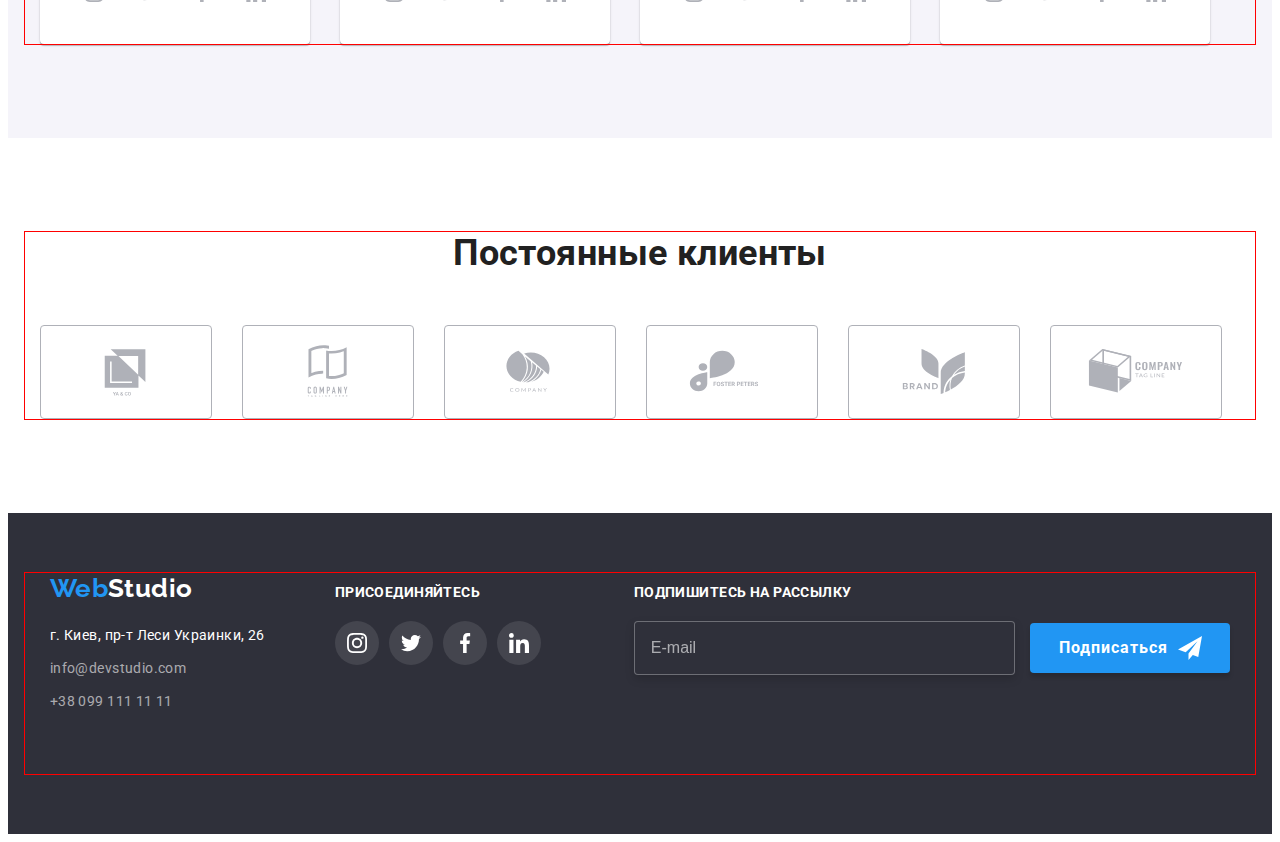
==== commit c05e1aee: "adapt img about" ====
--- a/index.html
+++ b/index.html
@@ -134,7 +134,8 @@
             <li class="about__item">
               <div class="about__thumb">
                 <img
-                  src="./images/specialty/img1.jpg"
+                  srcset="./images/about/img1@1x.jpg 1x, ./images/about/img1@2x.jpg 2x"
+                  src="./images/about/img1@1x.jpg"
                   alt="Разметка сайта"
                   width="370"
                   height="294"
@@ -147,7 +148,8 @@
             <li class="about__item">
               <div class="about__thumb">
                 <img
-                  src="./images/specialty/img2.jpg"
+                  srcset="./images/about/img2@1x.jpg 1x, ./images/about/img2@2x.jpg 2x"
+                  src="./images/about/img2@1x.jpg"
                   alt="Дизайн страницы для телефона"
                   width="370"
                   height="294"
@@ -160,7 +162,8 @@
             <li class="about__item">
               <div class="about__thumb">
                 <img
-                  src="./images/specialty/img3.jpg"
+                  srcset="./images/about/img3@1x.jpg 1x, ./images/about/img3@2x.jpg 2x"
+                  src="./images/about/img3@1x.jpg"
                   alt="Цветовая схема"
                   width="370"
                   height="294"
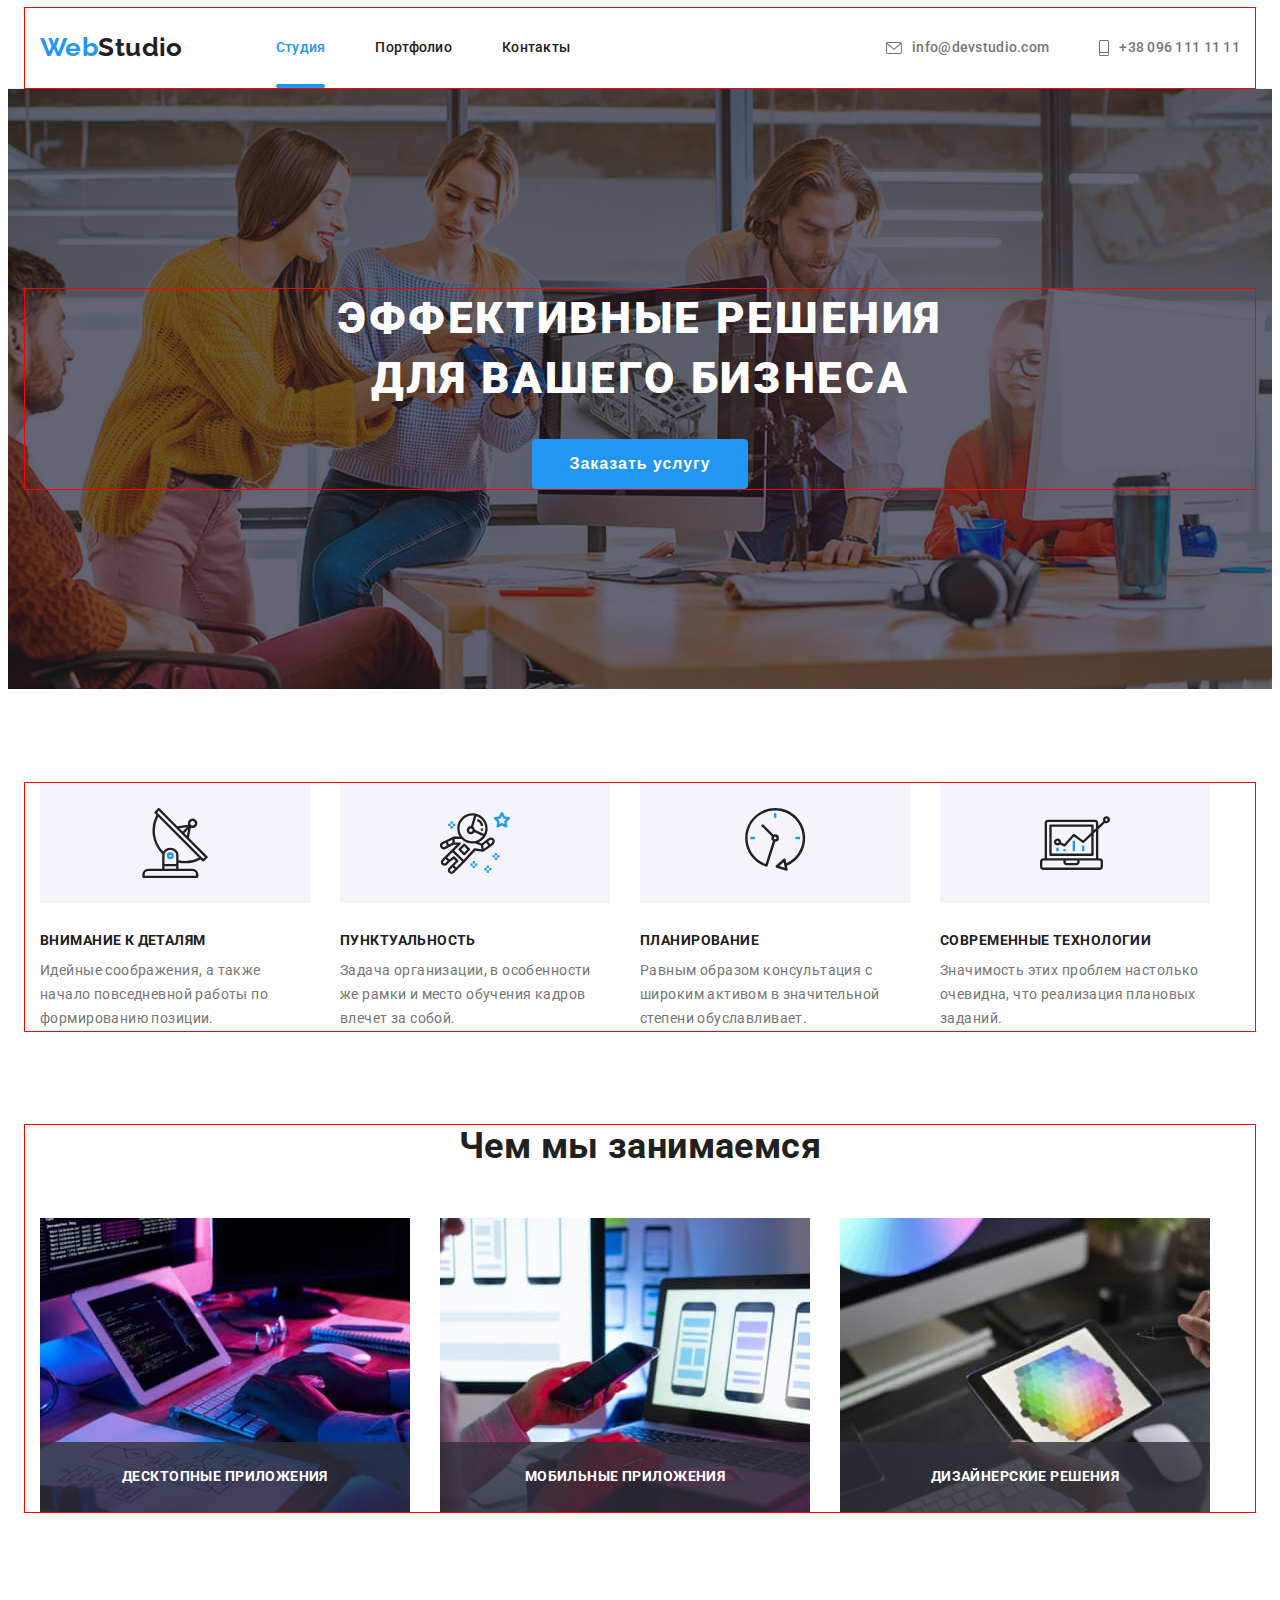
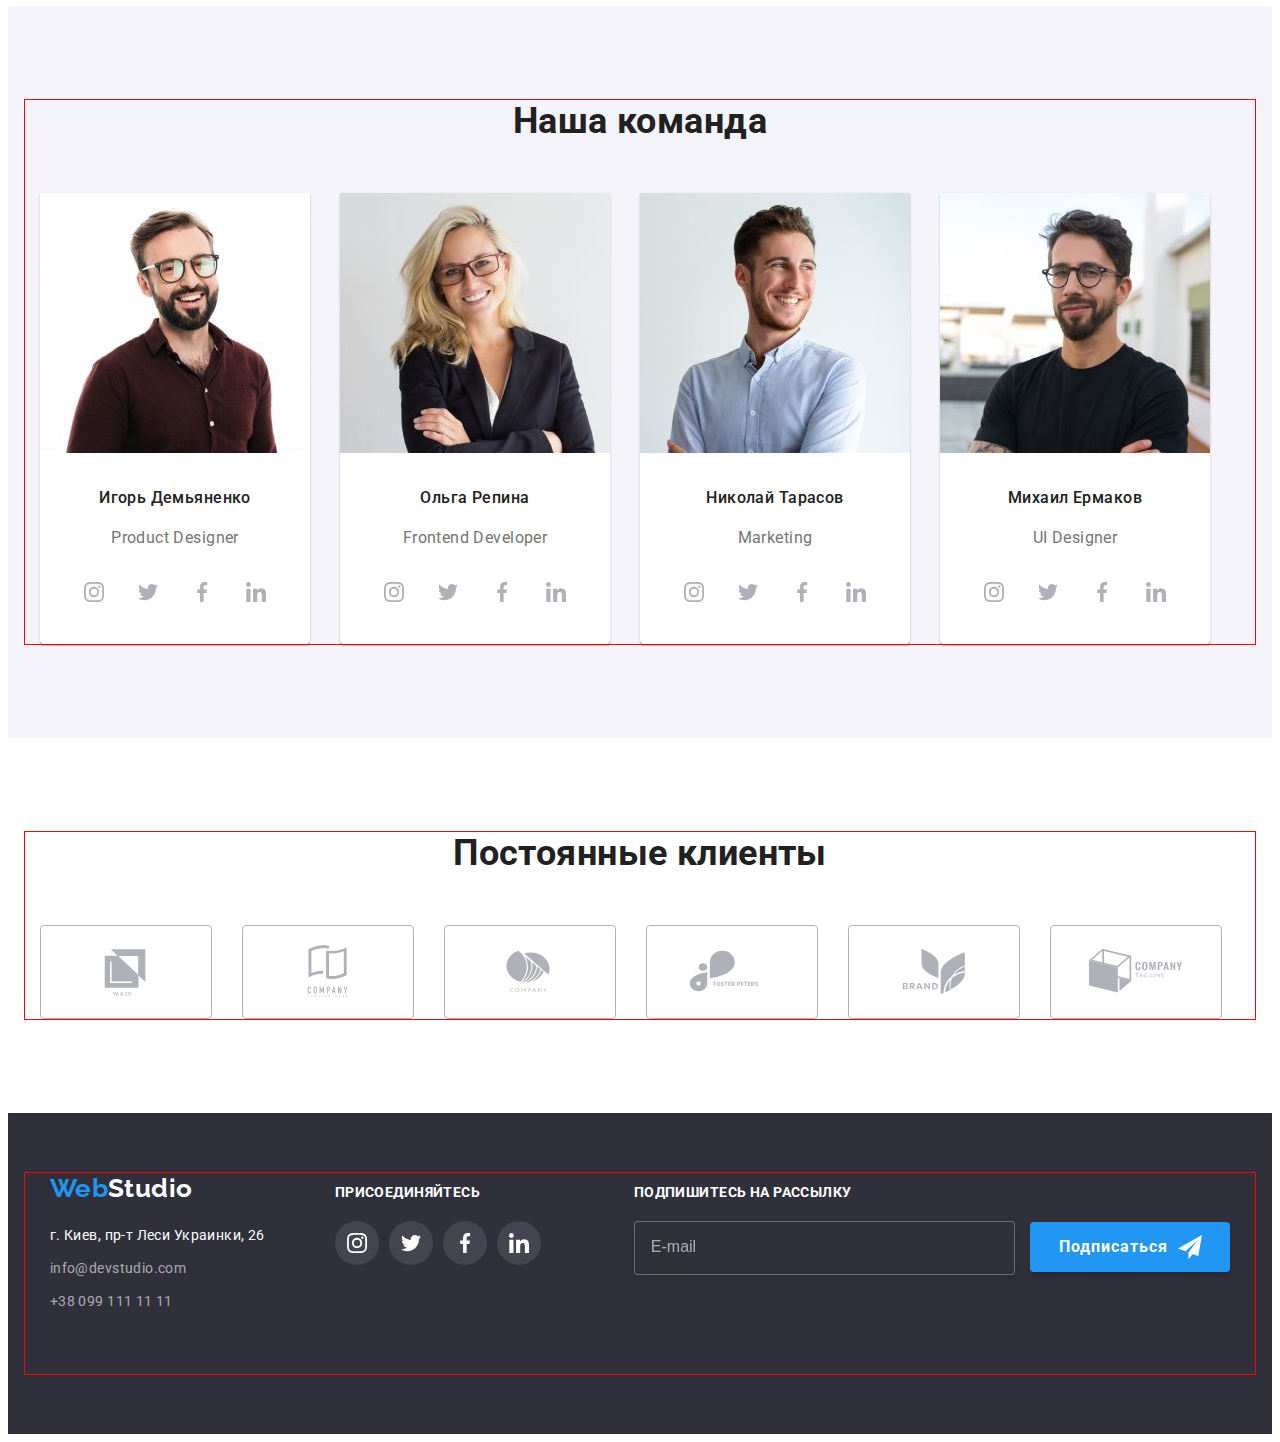
==== commit 0fbaa858: "adapt hero+modal" ====
--- a/index.html
+++ b/index.html
@@ -71,13 +71,13 @@
 
     <main>
       <!--секция hero-->
-      <!--<section class="hero section hero__overlay">
+      <section class="hero section hero__overlay">
         <div class="container">
           <h1 class="hero__title">Эффективные решения для вашего бизнеса</h1>
           <button data-modal-open type="button" class="button-primary">Заказать услугу</button>
         </div>
       </section>
-    -->
+
       <!-- секция особенности -->
       <section class="section specialty">
         <!--Скрытый заголовок-->
--- a/css/main.css
+++ b/css/main.css
@@ -334,6 +334,11 @@
   border-radius: 4px;
   cursor: pointer;
 }
+@media screen and (min-width: 1200px) {
+  .button-primary {
+    width: 216px;
+  }
+}
 .button-footer {
   position: relative;
   border-radius: 4px;
@@ -580,18 +585,25 @@
 }
 
 .modal {
+  z-index: 1000;
   position: absolute;
   top: 50%;
   left: 50%;
   -webkit-transform: translate(-50%, -50%);
           transform: translate(-50%, -50%);
-  min-width: 528px;
-  min-height: 581px;
+  min-width: 450px;
+  min-height: 609px;
   padding: 40px;
   background-color: var(--primary-background-color);
   -webkit-box-shadow: 0px 1px 3px rgba(0, 0, 0, 0.12), 0px 1px 1px rgba(0, 0, 0, 0.14), 0px 2px 1px rgba(0, 0, 0, 0.2);
           box-shadow: 0px 1px 3px rgba(0, 0, 0, 0.12), 0px 1px 1px rgba(0, 0, 0, 0.14), 0px 2px 1px rgba(0, 0, 0, 0.2);
   border-radius: 4px;
+}
+@media screen and (min-width: 1200px) {
+  .modal {
+    min-width: 528px;
+    min-height: 581px;
+  }
 }
 .modal-form {
   display: block;
@@ -853,9 +865,15 @@
 }
 .checkbox-title {
   font-weight: 400;
-  font-size: 14px;
-  line-height: 1.71;
+  font-size: 12px;
+  line-height: 1.17;
   color: var(--text-color);
+}
+@media screen and (min-width: 1200px) {
+  .checkbox-title {
+    font-size: 14px;
+    line-height: 1.71;
+  }
 }
 .checkbox-icon {
   display: -webkit-inline-box;
@@ -1007,6 +1025,11 @@
   opacity: 1;
 }
 
+.mobile-menu-close:hover {
+  fill: var(--accent-color);
+  cursor: pointer;
+}
+
 .mobile-menu {
   display: -webkit-box;
   display: -ms-flexbox;
@@ -1139,22 +1162,59 @@
   background-repeat: no-repeat;
   background-position: center;
   background-size: cover;
-  background-image: -webkit-gradient(linear, left top, left bottom, from(rgba(47, 48, 58, 0.4)), to(rgba(47, 48, 58, 0.4))), url(../images/hero/Img.jpg);
-  background-image: linear-gradient(rgba(47, 48, 58, 0.4), rgba(47, 48, 58, 0.4)), url(../images/hero/Img.jpg);
+  background-image: -webkit-gradient(linear, left top, left bottom, from(rgba(47, 48, 58, 0.4)), to(rgba(47, 48, 58, 0.4))), url(../images/hero/Img@1x_sm.png);
+  background-image: linear-gradient(rgba(47, 48, 58, 0.4), rgba(47, 48, 58, 0.4)), url(../images/hero/Img@1x_sm.png);
+}
+@media (min-device-pixel-ratio: 2), (-webkit-min-device-pixel-ratio: 2), (min-resolution: 192dpi), (min-resolution: 2dppx) {
+  .hero__overlay {
+    background-image: -webkit-gradient(linear, left top, left bottom, from(rgba(47, 48, 58, 0.4)), to(rgba(47, 48, 58, 0.4))), url(../images/hero/Img@2x_sm.png);
+    background-image: linear-gradient(rgba(47, 48, 58, 0.4), rgba(47, 48, 58, 0.4)), url(../images/hero/Img@2x_sm.png);
+  }
+}
+@media screen and (min-width: 768px) {
+  .hero__overlay {
+    background-image: -webkit-gradient(linear, left top, left bottom, from(rgba(47, 48, 58, 0.4)), to(rgba(47, 48, 58, 0.4))), url(../images/hero/Img@1x_md.png);
+    background-image: linear-gradient(rgba(47, 48, 58, 0.4), rgba(47, 48, 58, 0.4)), url(../images/hero/Img@1x_md.png);
+  }
+}
+@media screen and (min-width: 768px) and (min-device-pixel-ratio: 2), screen and (min-width: 768px) and (-webkit-min-device-pixel-ratio: 2), screen and (min-width: 768px) and (min-resolution: 192dpi), screen and (min-width: 768px) and (min-resolution: 2dppx) {
+  .hero__overlay {
+    background-image: -webkit-gradient(linear, left top, left bottom, from(rgba(47, 48, 58, 0.4)), to(rgba(47, 48, 58, 0.4))), url(../images/hero/Img@2x_md.png);
+    background-image: linear-gradient(rgba(47, 48, 58, 0.4), rgba(47, 48, 58, 0.4)), url(../images/hero/Img@2x_md.png);
+  }
+}
+@media screen and (min-width: 1200px) {
+  .hero__overlay {
+    background-image: -webkit-gradient(linear, left top, left bottom, from(rgba(47, 48, 58, 0.4)), to(rgba(47, 48, 58, 0.4))), url(../images/hero/Img@1x_lg.png);
+    background-image: linear-gradient(rgba(47, 48, 58, 0.4), rgba(47, 48, 58, 0.4)), url(../images/hero/Img@1x_lg.png);
+  }
+}
+@media screen and (min-width: 1200px) and (min-device-pixel-ratio: 2), screen and (min-width: 1200px) and (-webkit-min-device-pixel-ratio: 2), screen and (min-width: 1200px) and (min-resolution: 192dpi), screen and (min-width: 1200px) and (min-resolution: 2dppx) {
+  .hero__overlay {
+    background-image: -webkit-gradient(linear, left top, left bottom, from(rgba(47, 48, 58, 0.4)), to(rgba(47, 48, 58, 0.4))), url(../images/hero/Img@2x_lg.png);
+    background-image: linear-gradient(rgba(47, 48, 58, 0.4), rgba(47, 48, 58, 0.4)), url(../images/hero/Img@2x_lg.png);
+  }
 }
 .hero__title {
   color: var(--text-white-color);
   font-style: normal;
   font-weight: 900;
-  font-size: 44px;
-  line-height: 1.36;
+  font-size: 26px;
+  line-height: 1.61;
   letter-spacing: 0.06em;
   text-transform: uppercase;
+  width: 360px;
   margin-top: 0px;
   margin-bottom: 30px;
-  width: 696px;
   margin-right: auto;
   margin-left: auto;
+}
+@media screen and (min-width: 1200px) {
+  .hero__title {
+    font-size: 44px;
+    line-height: 1.36;
+    width: 696px;
+  }
 }
 
 @media screen and (min-width: 768px) {
